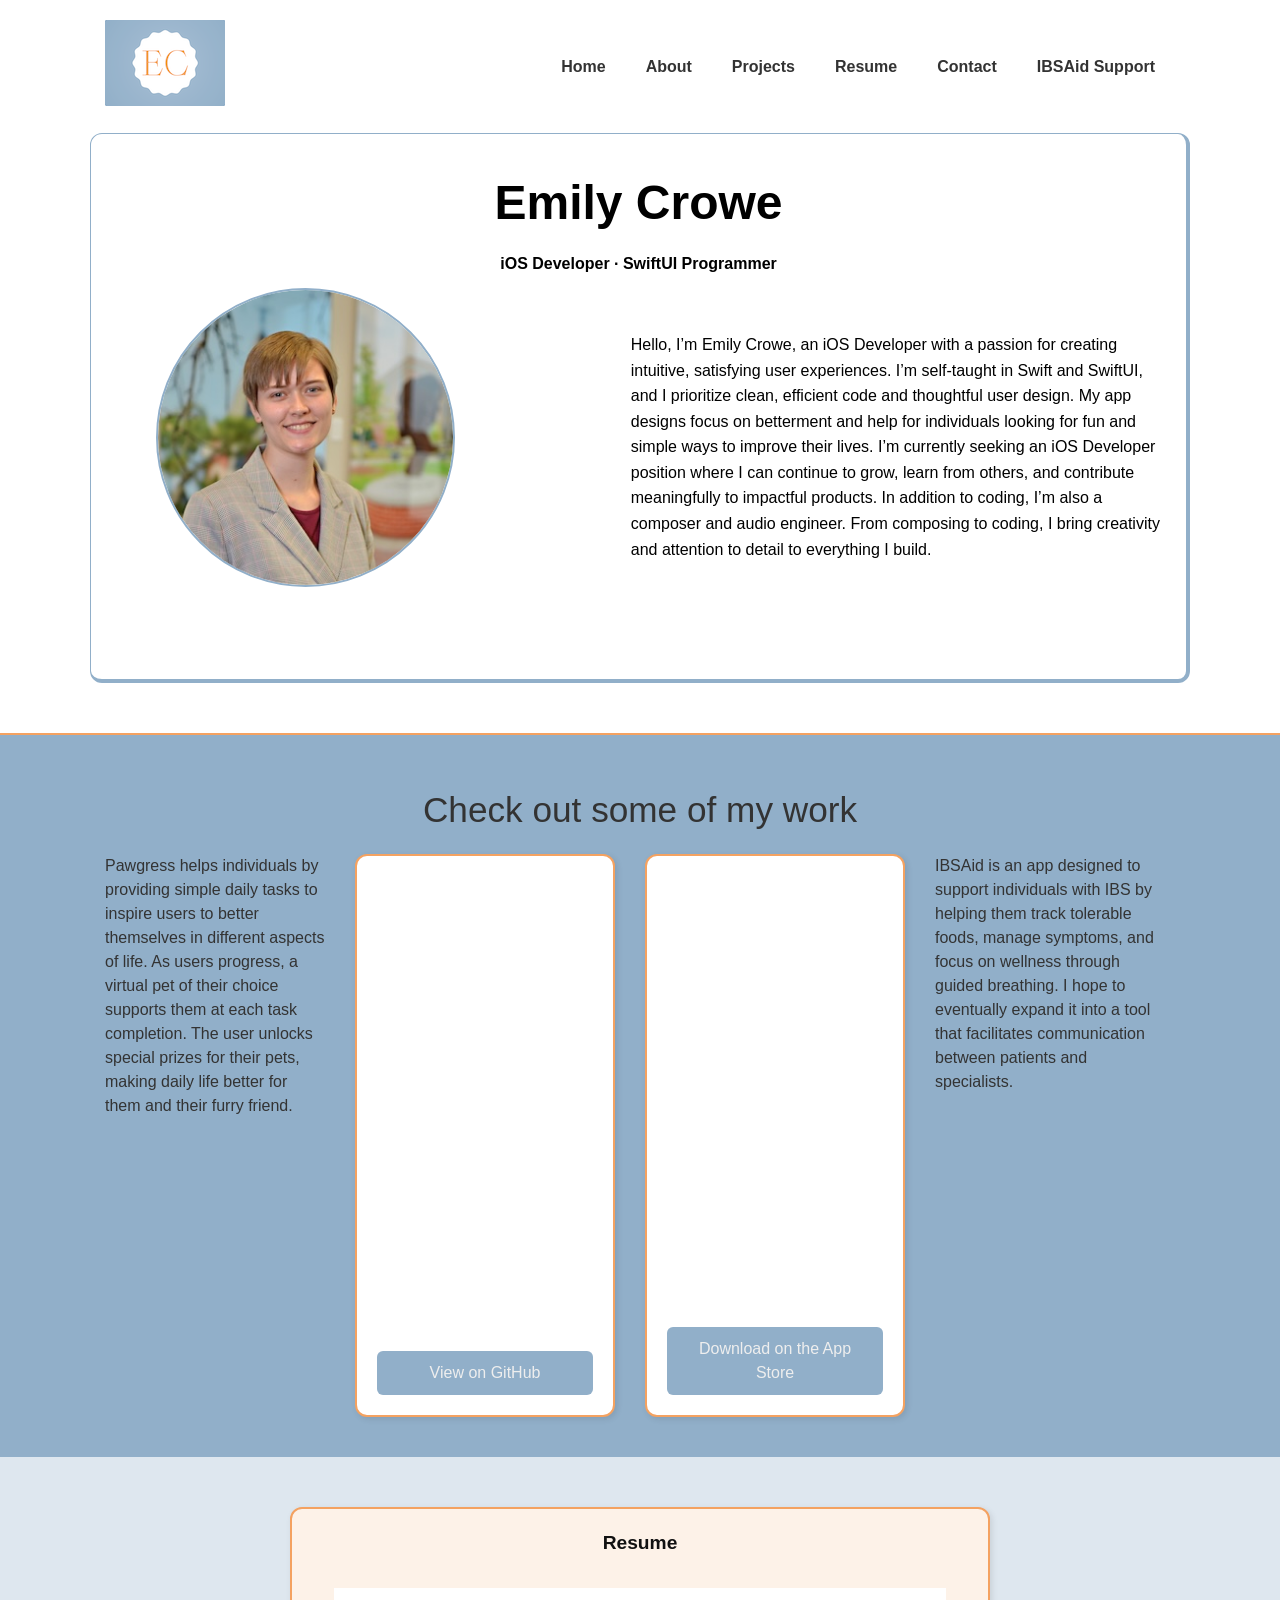
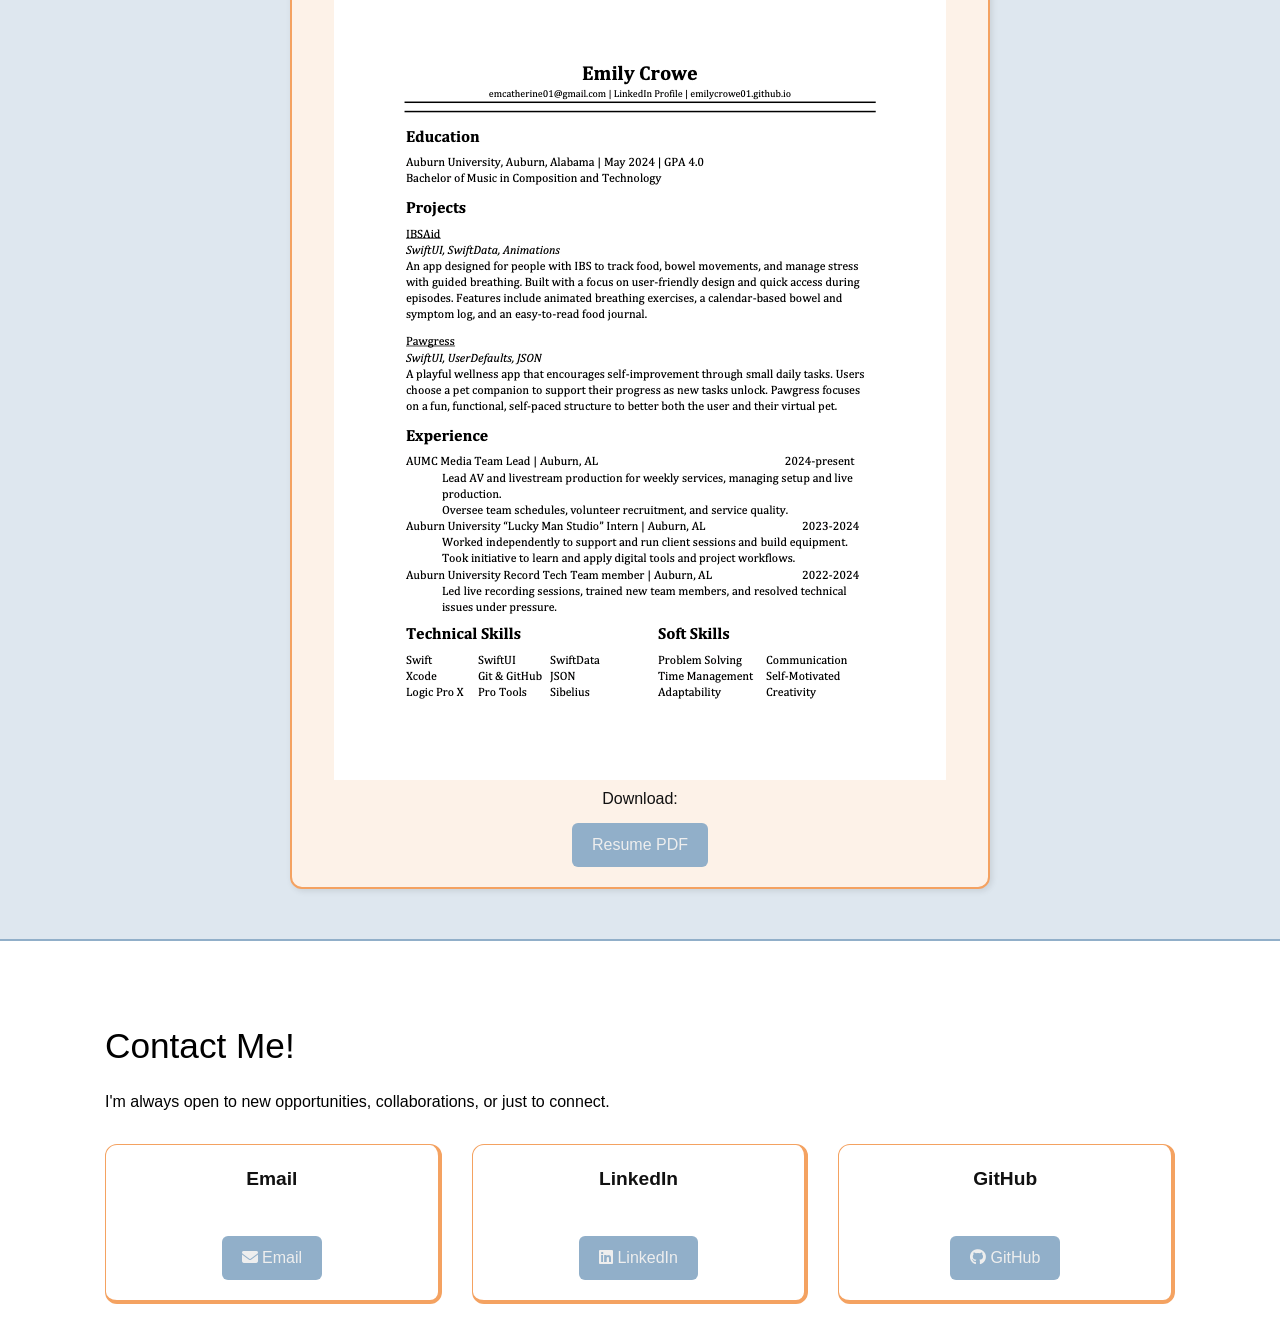
==== index.html @ ae8c5bce "add link to app store for IBSAid" ====
<!DOCTYPE html>
<html lang="en">
<head>
    <meta charset="UTF-8">
    <meta name="viewport" content="width=device-width, initial-scale=1.0">
    <title>Emily Crowe</title>

    <link rel="stylesheet" href="https://cdnjs.cloudflare.com/ajax/libs/font-awesome/6.7.2/css/all.min.css" integrity="sha512-Evv84Mr4kqVGRNSgIGL/F/aIDqQb7xQ2vcrdIwxfjThSH8CSR7PBEakCr51Ck+w+/U6swU2Im1vVX0SVk9ABhg==" crossorigin="anonymous" referrerpolicy="no-referrer" />
    <link rel="stylesheet" href="css/style.css">
    <link rel="shortcut icon" href="images/favicon-new.png" type="image/x-icon"/>
</head>
<body>
    <nav class="navbar">
        <div class="container">
            <div class="logo">
                <a href="index.html">
                    <img src="images/eclogo.png" alt="logo">
                </a>
            </div>
            <div class="main-menu">
                <ul>
                    <li>
                        <a href="index.html">Home</a>
                    </li>
                    <li>
                        <a href="index.html">About</a>
                    </li>
                    <li>
                        <a href="#projects">Projects</a>
                    </li>
                    <li>
                        <a href="#resume">Resume</a>
                    </li>
                    <li>
                        <a href="#contact">Contact</a>
                    </li>
                    <li>
                        <a href="ibsaidsupport.html">IBSAid Support</a>
                    </li>
                </ul>
            </div>
            <!-- Hamburger Button -->
             <button class="hamburger-button">
                <div class="hamburger-line"></div>
                <div class="hamburger-line"></div>
                <div class="hamburger-line"></div>
             </button>
             <div class="mobile-menu">
                <ul>
                    <li>
                        <a href="index.html">About</a>
                    </li>
                    <li>
                        <a href="#projects">Projects</a>
                    </li>
                    <li>
                        <a href="#resume">Resume</a>
                    </li>
                    <li>
                        <a href="#contact">Contact</a>
                    </li>
                </ul>
             </div>
        </div>
    </nav>
    <!-- Hero -->
     <section class="hero">
        <div class="container">
            <div class="hero-header">
                <h1 class="hero-heading text-xxl">
                    Emily Crowe
                </h1>
                <p class="hero-text">
                    iOS Developer · SwiftUI Programmer
                </p>
            </div>

            <div class="hero-body">
                <div class="headshot-container">
                    <img src="images/square-headshot.jpg" alt="Headshot of Emily" class="circular-headshot">
                </div>
                <div class="bio-text">
                    <p>
                        Hello, I’m Emily Crowe, an iOS Developer with a passion for creating intuitive, satisfying user experiences. 
                        I’m self-taught in Swift and SwiftUI, and I prioritize clean, efficient code and thoughtful user design. 
                        My app designs focus on betterment and help for individuals looking for fun and simple ways to improve their lives. 
                        I’m currently seeking an iOS Developer position where I can continue to grow, learn from others, and contribute meaningfully to impactful products. 
                        In addition to coding, I’m also a composer and audio engineer. From composing to coding, I bring creativity and attention to detail to everything I build.
                    </p>
                </div>
            </div>
        </div>
     </section>

     <hr class="section-divider" />

     <!-- App Section -->
      <section id="projects">
        <div class="app bg-primary">
            <div class="container">
                <h2 class="app-heading text-xl text-center">
                    Check out some of my work
                </h2>

                <div class="app-content">
                    <div class="app-grid">
                        <p class="app-text-1">
                        Pawgress helps individuals by providing simple daily tasks to inspire users to better themselves in different aspects of life. As users progress, a virtual pet of their choice supports them at each task completion. The user unlocks special prizes for their pets, making daily life better for them and their furry friend.
                        </p>
                    <div class="app-box app-box-1">
                        <!-- <h2>Pawgress</h2>
                        <p>A 30 Goal tracker for pet lovers</p> -->
                        <!-- <img src="images/pawgress-test1.png" alt="pawgress1"> -->
                         <iframe width="100%" height="100%" src="https://www.youtube.com/embed/UV41e9b2mx8?si=EY1iJHoxva_sgKW-" title="YouTube video player" frameborder="0" allow="accelerometer; autoplay; clipboard-write; encrypted-media; gyroscope; picture-in-picture; web-share" referrerpolicy="strict-origin-when-cross-origin" allowfullscreen></iframe>
                        <a href="https://github.com/EmilyCrowe01/Pawgress" class="app-button" target="_blank">
                            View on GitHub
                        </a>
                    </div>
                    <div class="app-box app-box-2">
                        <!-- <h2>IBS Aid</h2> -->
                        <!-- <img src="images/ibs1.png" alt="ibs1"> -->
                         <iframe width="100%" height="100%" src="https://www.youtube.com/embed/ud1NCPbbn-s?si=cOtNSMhVaGl4nOy-" title="YouTube video player" frameborder="0" allow="accelerometer; autoplay; clipboard-write; encrypted-media; gyroscope; picture-in-picture; web-share" referrerpolicy="strict-origin-when-cross-origin" allowfullscreen></iframe>
                        <a href="https://apps.apple.com/us/app/ibsaid/id6757767192" class="app-button" target="_blank">
                            Download on the App Store
                        </a>
                    </div>
                    <p class="app-text-2">
                        IBSAid is an app designed to support individuals with IBS by helping them track tolerable foods, manage symptoms, and focus on wellness through guided breathing. I hope to eventually expand it into a tool that facilitates communication between patients and specialists.
                    </p>
                    </div>
                    <div>
                        
                    </div>
                </div>
            </div>
        </div>
      </section>
     <!-- <hr class="section-divider" /> -->

     <!-- Info Section -->
      <section id="resume" class="info bg-primelight">
        <div class="container">
                <div class="card">
                    <p>
                        Resume
                    </p>
                    <img src="images/emily-crowe-resume.png" alt="resume" class="resume-size">
                    <p>
                        Download:
                    </p>

                        <a href="files/emily-crowe-resume.pdf" class="app-button" target="_blank">
                            Resume PDF
                        </a>
                </div>
        </div>
      </section>
    <hr class="section-divider-blue" />

    <!-- Contact -->
    <section id="contact" class="contact">
        <div class="container">
            <h3 class="contact-heading text-xl">
                Contact Me!
            </h3>
            <p class="contact-text">
                I'm always open to new opportunities, collaborations, or just to connect.
            </p>
            <div class="contact-grid">
             <div class="contact-card">
                <p>
                    Email
                </p>
                <a href="mailto:emcatherine01@gmail.com?subject=Hello from your website" class="app-button">
                    <i class="fas fa-envelope"></i> Email
                </a>
            </div>

             <div class="contact-card">
                <p>
                    LinkedIn
                </p>
                <a href="https://www.linkedin.com/in/emily-crowe-5727b0256/" class="app-button">
                    <i class="fab fa-linkedin"></i> LinkedIn
                </a>
            </div>

             <div class="contact-card">
                <p>
                    GitHub
                </p>
                <a href="https://github.com/EmilyCrowe01" class="app-button">
                    <i class="fab fa-github"></i> GitHub
                </a>
            </div>
            </div>
        </div>
    </section>

    <script src="js/main.js"></script>
</body>
</html>
---- css/style.css ----
* {
    box-sizing: border-box;
    margin: 0;
    padding: 0;
}

:root {
    --primary-color: #91afc9;
    --primelight-color: rgba(145, 175, 201, 0.3);
    --light-color: #f4f4f6;
    --dark-color: #111;
    --accent-color: #f4a261;
    --acclight-color: #FDF2E8;
}

body {
    font-family: -apple-system, BlinkMacSystemFont, "Segoe UI", Arial, Helvetica, sans-serif;
    font-size: 16px;
    line-height: 1.5;
    background: #fff;
}

a {
    text-decoration: none;
    color: #333;
}

ul {
    list-style: none;
}

img {
    max-width: 100%;
}

html {
    scroll-behavior: smooth;
}

/* Navbar */
.navbar {
    background: #fff;
    padding: 20px;
}

.navbar .container {
    display: flex;
    justify-content: space-between;
    align-items: center;
}

.navbar .main-menu ul {
    display: flex;
}

.navbar ul li a {
    padding: 10px 20px;
    display: block;
    font-weight: 600;
    transition: 0.5s;
}

.navbar ul li a:hover {
    color: var(--primary-color);
}

/* Hero */
.hero {
    margin-bottom: 50px;
}

.hero-header {
    text-align: center;
    margin-bottom: 2rem;
    width: 100%;
    flex-direction: column;
}

.hero-body {
    display: flex;
    align-items: center;
    justify-content: center;
    gap: 1rem;
}

.hero .circular-headshot {
    width: 100%;
    height: auto;
    object-fit: cover;
    border-radius: 50%;
    border: 2px solid var(--primary-color);
    max-width: 320px;
}

.hero .headshot-container {
    display: flex;
    align-self: flex-start;
    margin-top: -20px;
    margin-left: 50px;
    width: 30vw;
    max-width: 320px;
    min-width: 240px;
}

.bio-text {
    padding-left: 15%;
    max-width: 700px;
    font-size: 1rem;
    line-height: 1.6;
}

.hero .container {
    background: #fff;
    background-size: contain;
    background-position: center bottom;
    height: 550px;
    border-top: 1px solid var(--primary-color);
    border-right: 4px solid var(--primary-color);
    border-bottom: 4px solid var(--primary-color);
    border-left: 1px solid var(--primary-color);
    border-radius: 12px;
}

.hero .hero-content {
    width: 70%;
}

.hero .hero-text {
    margin-bottom: 10px;
    font-weight: bold;
}

/* Apps */
.app {
    padding: 10px 0 40px;
}

.app-content {
    display: flex;
    flex-direction: row;
    gap: 20px;
    justify-content: center;
    align-items: stretch;
}

.app .image-container {
    width: 200px;
    height: auto;
    object-fit: cover;
}

.app-skillbox {
    display: flex;
    flex-direction: column;
    justify-content: space-between;
    background-color: #fff;
    border: 2px solid #ccc;
    border-radius: 12px;
    padding: 20px;
    width: 400px;
    height: 200px;
    text-align: center;
    box-shadow: 2px 2px 6px rgba(0,0,0,0.1);
}
.app-box {
    display: flex;
    flex-direction: column;
    justify-content: space-between;
    background-color: #fff;
    border: 2px solid var(--accent-color);
    border-radius: 12px;
    padding: 20px;
    width: 260px;
    height: 563px;
    text-align: center;
    box-shadow: 2px 2px 6px rgba(0,0,0,0.1);
}

.app-button {
    display: inline-block;
    margin-top: 12px;
    padding: 10px 20px;
    background-color: var(--primary-color);
    color: #eee;
    text-decoration: none;
    border-radius: 6px;
    transition: 0.5s;
}

.app-button:hover {
    opacity: 0.8;
}

.app-grid {
    display: grid;
    grid-template-columns: repeat(4, 1fr);
    gap: 30px;
    grid-template-areas: "text1 box1 box2 text2";
}

.app-text-1 { grid-area: text1; }
.app-box-1 { grid-area: box1; }
.app-box-2 { grid-area: box2; }
.app-text-2 { grid-area: text2; }

/* Info */
.info {
    padding: 50px 0;
}

.info .info-heading {
    width: 700px;
    margin-bottom: 40px;
}

.info-grid {
    display: grid;
    grid-template-columns: 800px;
    gap: 30px;
}

.info .card p:first-child {
    margin-bottom: 30px;
    font-weight: bold;
    font-size:larger;
}

.info .card p:nth-child(2) {
    margin-top: 50px;
}

/* Contact */
.contact {
    padding: 40px 0;
}

.contact .contact-heading {
    width: 700px;
    margin-bottom: 20px;
}
.contact .contact-text {
    margin-bottom: 30px;
}

.contact-grid {
    display: grid;
    grid-template-columns: repeat(3, 1fr);
    gap: 30px;
}

.contact .contact-card p:first-child {
    margin-bottom: 30px;
    font-weight: bold;
    font-size: larger;
}

/* Utility Classes */
.container {
    max-width: 1100px;
    margin: 0 auto;
    padding: 0 15px;
}

.container-sm {
    max-width: 800px;
    margin: 0 auto;
    padding: 0 15px;
}

/* Buttons */
.btn {
    display: inline-block;
    padding: 13px 20px;
    background: var(--light-color);
    color: #333;
    font-weight: 600;
    text-decoration: none;
    border: none;
    border-radius: 10px;
    cursor: pointer;
    transition: 0.5s;
}

.btn:hover {
    opacity: 0.8;
}

.btn-primary {
    background: var(--primary-color);
    color: #fff;
}

.btn-dark {
    background: var(--dark-color);
    color: #fff;
}

/* Text Classes */
.text-xxl {
    font-size: 3rem;
    line-height: 1.2;
    font-weight: 600;
    margin: 40px 0 20px;
}

.text-xl {
    font-size: 2.2rem;
    line-height: 1.4;
    font-weight: normal;
    margin: 40px 0 20px;
}

.text-lg {
    font-size: 1.8rem;
    line-height: 1.4;
    font-weight: normal;
    margin: 30px 0 20px;
}

.text-md {
    font-size: 1.2rem;
    line-height: 1.4;
    font-weight: normal;
    margin: 20px 0 10px;
}

.text-sm {
    font-size: 0.9rem;
    line-height: 1.4;
    font-weight: normal;
    margin: 10px 0 5px;
}

.text-center {
    text-align: center;
}

/* Background */
.bg-primary {
    background: var(--primary-color);
    color: #333;
}

.bg-primelight {
    background: var(--primelight-color);
}

.bg-light {
    background: var(--light-color);
    color: #333;
}

.bg-dark {
    background: var(--dark-color);
    color: #fff;
}

.section-divider {
    border: none;
    border-top: 2px solid var(--accent-color);
    margin: 0rem 0;
    width: 100%;
}

.section-divider-blue {
    border: none;
    border-top: 2px solid var(--primary-color);
    margin: 0rem 0;
    width: 100%;
}

/* Card */
.card {
    background: var(--acclight-color);
    border: 2px solid var(--accent-color);
    border-radius: 12px;
    padding: 20px;
    width: 100%;
    max-width: 700px;
    /* margin-left: 182px; */
    margin: 0 auto;
    text-align: center;
    box-shadow: 2px 2px 6px rgba(0,0,0,0.1);
    color: var(--dark-color);
}

.contact-card {
    background: #fff;
    text-align: center;
    color: var(--dark-color);
    background-size: contain;
    background-position: center bottom;
    border-top: 1px solid var(--accent-color);
    border-right: 4px solid var(--accent-color);
    border-bottom: 4px solid var(--accent-color);
    border-left: 1px solid var(--accent-color);
    border-radius: 12px;
    padding: 20px;
}

/* Container Section */
.support-hero {
    display: flex;
    justify-content: center; /* center the card horizontally */
    padding: 3rem 1rem;
    background: #f0f8f8;     /* subtle background for page */
}

/* Card */
.support-card {
    background-color: #82BDBD;       /* teal card */
    color: #fff;
    border-radius: 12px;
    width: 700px;
    max-width: 95%;
    padding: 2.5rem 3rem;
    box-shadow: 0 8px 20px rgba(0,0,0,0.15);
    display: flex;
    flex-direction: column;          /* stack content vertically */
    align-items: center;
    text-align: center;
}

/* Header */
.support-header {
    margin-bottom: 2rem;
}

.support-title {
    font-size: 3rem;
    margin: 0 0 0.5rem 0;
    font-weight: 600;
}

.support-subtitle {
    font-size: 1.2rem;
    font-weight: 400;
    color: #f0f0f0;
}

/* Body Text */
.support-body {
    display: flex;
    flex-direction: column;
    align-items: center;
}

.support-text {
    font-size: 1.1rem;
    margin-bottom: 1rem;
}

.support-email a {
    color: #fff;
    font-weight: 600;
    text-decoration: underline;
    word-break: break-word;
    margin-bottom: 2rem;
    display: inline-block;
}

/* Links Section Title */
.support-links-title {
    font-size: 1.5rem;
    margin-bottom: 1rem;
    font-weight: 600;
    text-align: center;
}

/* PDF Buttons */
.support-links {
    display: flex;
    flex-direction: column;  /* stack vertically */
    gap: 0.8rem;
    align-items: center;
}

.support-pdf-button {
    display: inline-block;
    background-color: #008080;   /* teal button */
    color: #fff;
    font-weight: 600;
    text-decoration: none;
    padding: 0.7rem 1.5rem;
    border-radius: 8px;
    transition: background-color 0.3s, transform 0.2s; /* fixed */
    text-align: center;
    min-width: 200px;
}

.support-pdf-button:hover {
    background-color: #00b0b0;
    /* transform: translateY(-2px); subtle lift on hover */
}


/* Responsive for smaller screens */
@media (max-width: 768px) {
    .support-card {
        padding: 2rem;
    }
    .support-title {
        font-size: 2.2rem;
    }
    .support-subtitle {
        font-size: 1rem;
    }
    .support-text {
        font-size: 1rem;
    }
    .support-links-title {
        font-size: 1.3rem;
    }
}



/* Hamburger Button */
.hamburger-button {
    display: none;
    background: none;
    border: none;
    cursor: pointer;
    padding: 10px;
    z-index: 1000;
}

.hamburger-button .hamburger-line {
    width: 30px;
    height: 3px;
    background: #333;
    margin: 6px 0;
}

/* Mobile Menu */
.mobile-menu {
    position: fixed;
    top: 0;
    right: -300px;
    width: 250px;
    height: 100%;
    z-index: 100;
    background: #fff;
    box-shadow: 0px 0px 10px rgba(0,0,0,0.2);
    transition: right 0.3s ease-in-out;
}

.mobile-menu.active {
    right: 0;
}

.mobile-menu ul {
    margin-top: 100px;
    padding-right: 10px;
}

.mobile-menu ul li {
    margin: 10px 0;
}

.mobile-menu ul li a {
    font-size: 20px;
    transition: 0.3s;
}

/* Media Queries */
@media(max-width: 960px) {
    .text-xxl {
        font-size: 2.5rem;
    }
}

@media(max-width: 670px) {
    .navbar .main-menu {
        display: none;
    }

    .navbar .hamburger-button {
        display: block;
    }

    .hero .container {
        background-size: 350px 400px;
        background-position: bottom;
        height: auto;
    }

    .hero .hero-content, .hero .hero-text {
        width: 100%;
        text-align: center;
    }

    .hero-body {
        flex-direction: column;
        align-items: center;
        text-align: center;
    }

    .hero .headshot-container {
        display: flex;
        justify-content: center;
        align-self: center;
        width: 100%;
        margin: 0 auto 20px auto;
    }

    .hero .circular-headshot {
        width: 240px;
        height: 240px;
        display: block;
        margin: 0 auto;
    }

    .bio-text {
        text-align: left;
        padding: 0 10px 20px 10px;
        margin-bottom: 30px;
    }

    .app-grid {
        grid-template-columns: 1fr;
        grid-template-areas: 
        "text1"
        "box1"
        "text2"
        "box2";
    }

    .app-box {
        width: 90%;
        max-width: 300px;
        margin: 0 auto;
        height: auto;
    }

    .app-box img {
        max-width: 100%;
        height: auto;
    }

    .app-text-1, .app-text-2 {
        text-align: left;
    }

    .contact .contact-heading {
        width: 100%;
        font-size: 1.5rem;
        text-align: center;
    }

    .contanct .contact-text {
        text-align: center;
        padding: 0 10px;
    }

    .contact-grid {
        grid-template-columns: 1fr;
        gap: 20px;
    }

    .contact-card {
        text-align: center;
    }
}

@media(max-width: 500px) {

}
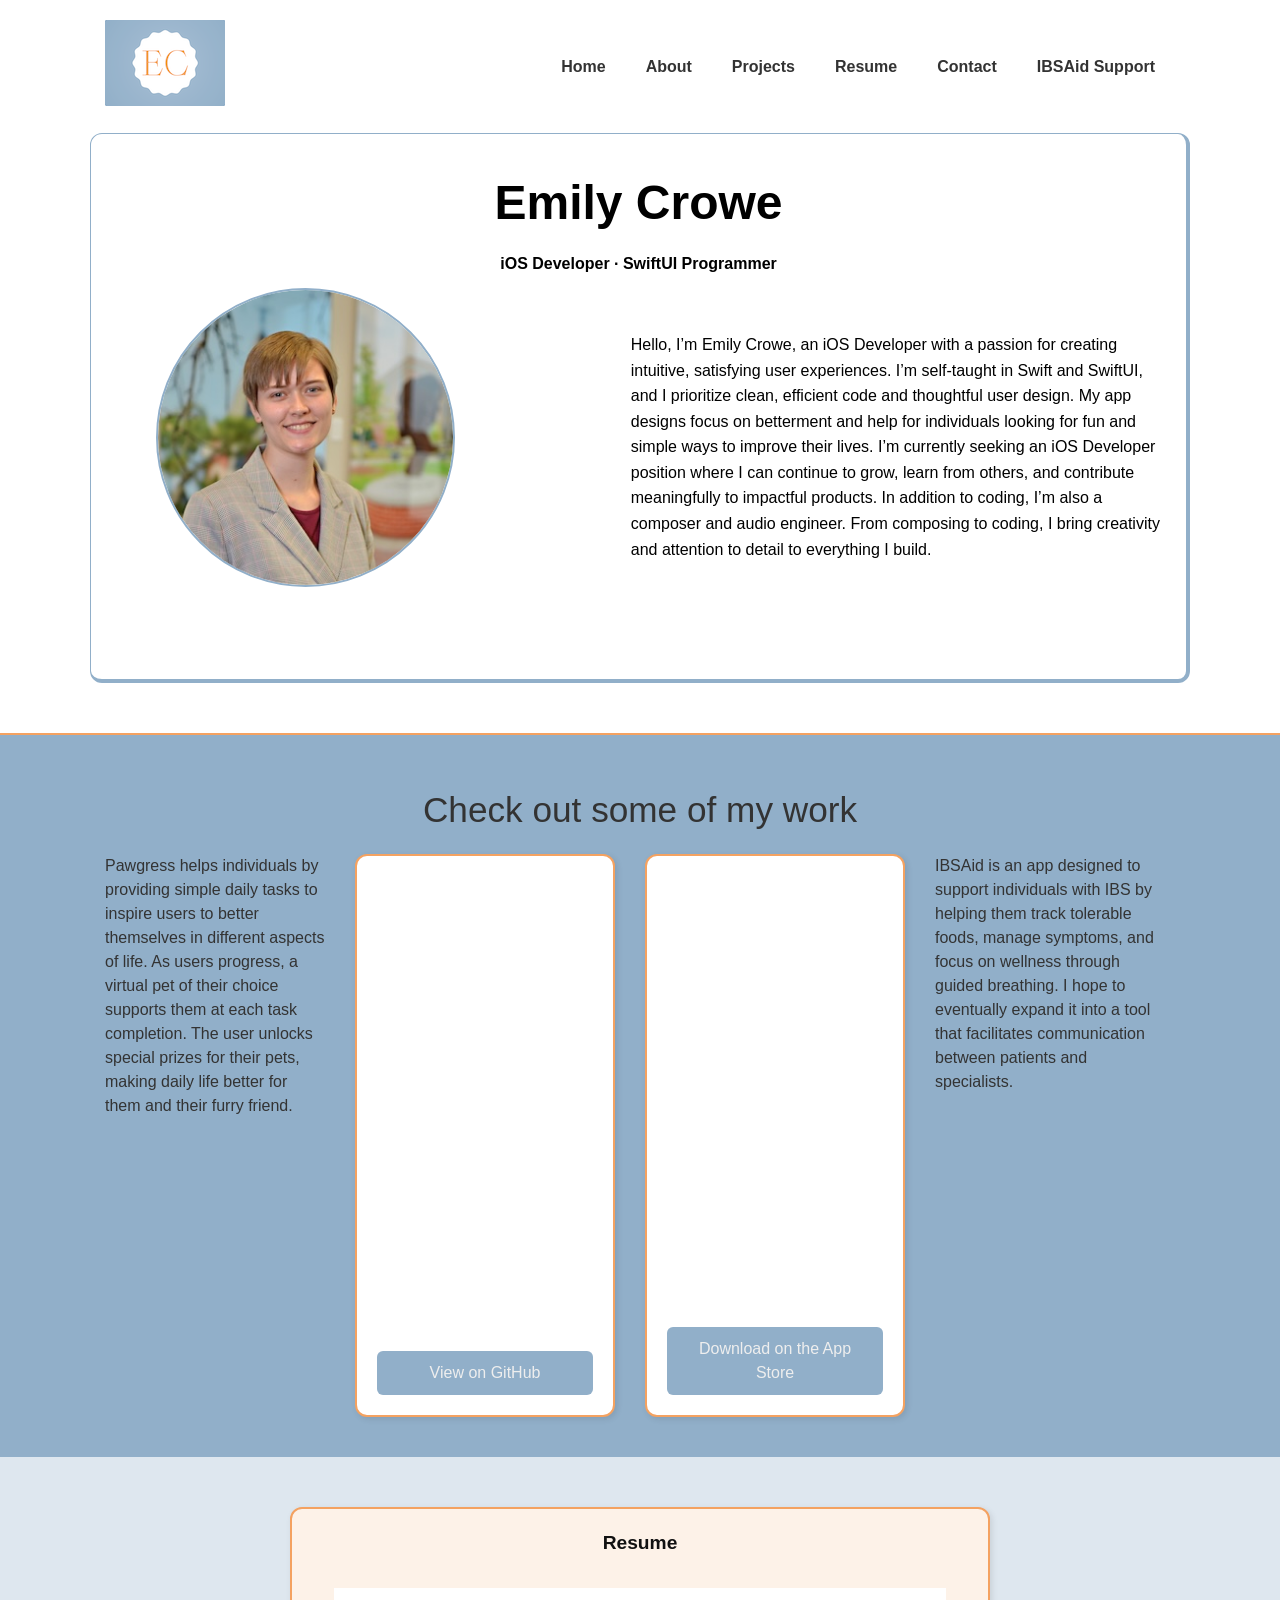
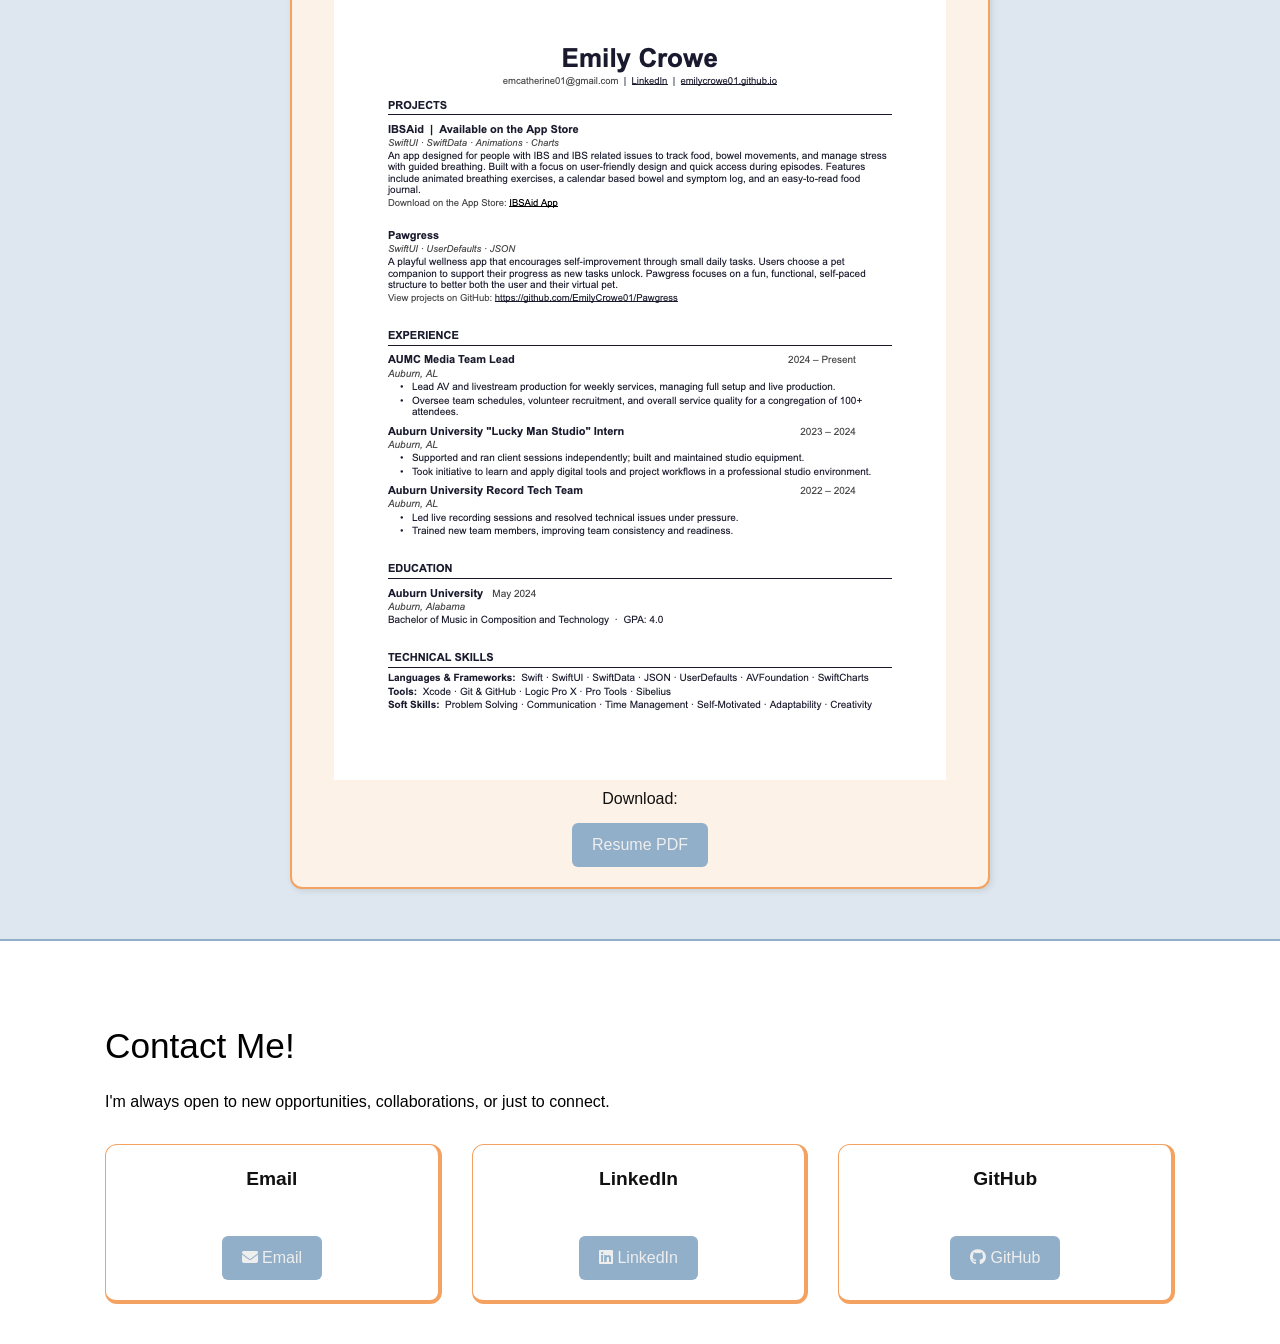
==== commit 10fa23a4: "update resume" ====
--- a/index.html
+++ b/index.html
@@ -144,12 +144,12 @@
                     <p>
                         Resume
                     </p>
-                    <img src="images/emily-crowe-resume.png" alt="resume" class="resume-size">
+                    <img src="images/emily-crowe-resume2.png" alt="resume" class="resume-size">
                     <p>
                         Download:
                     </p>
 
-                        <a href="files/emily-crowe-resume.pdf" class="app-button" target="_blank">
+                        <a href="files/emily-crowe-resume2.pdf" class="app-button" target="_blank">
                             Resume PDF
                         </a>
                 </div>
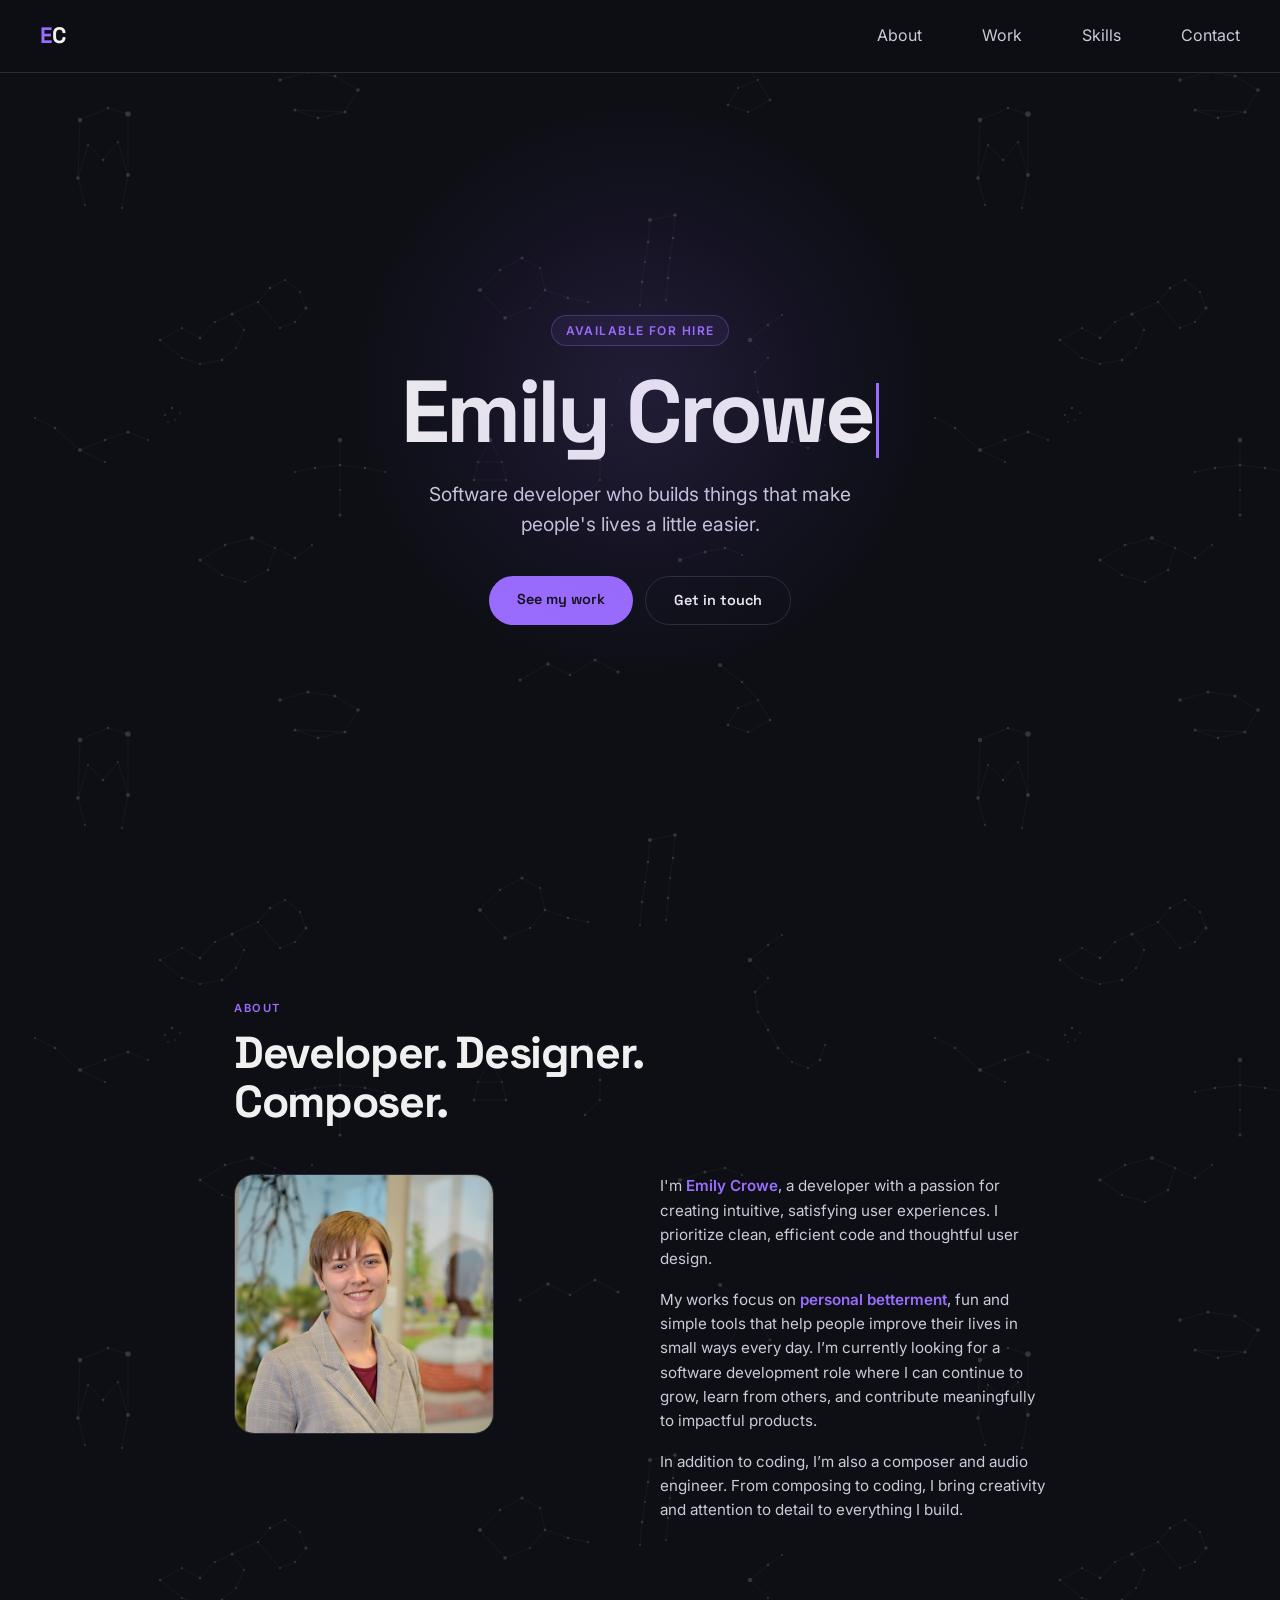
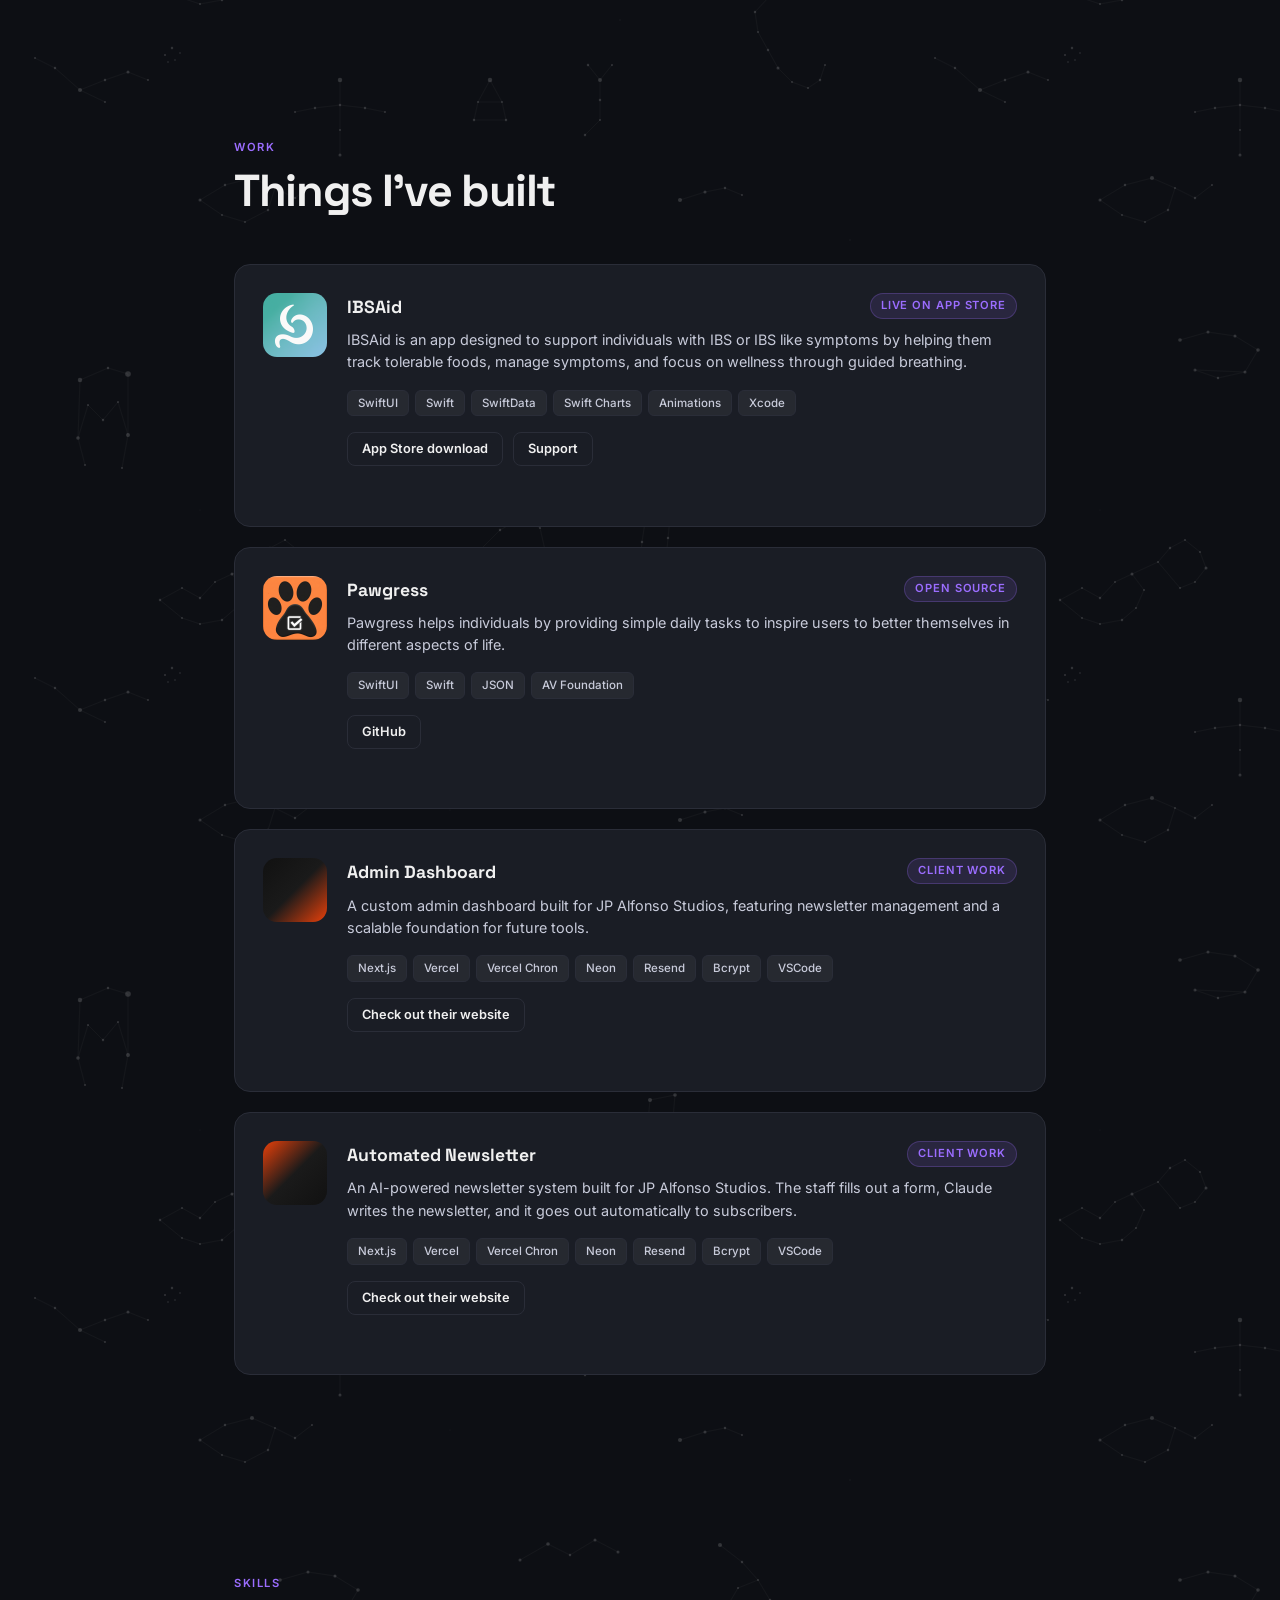
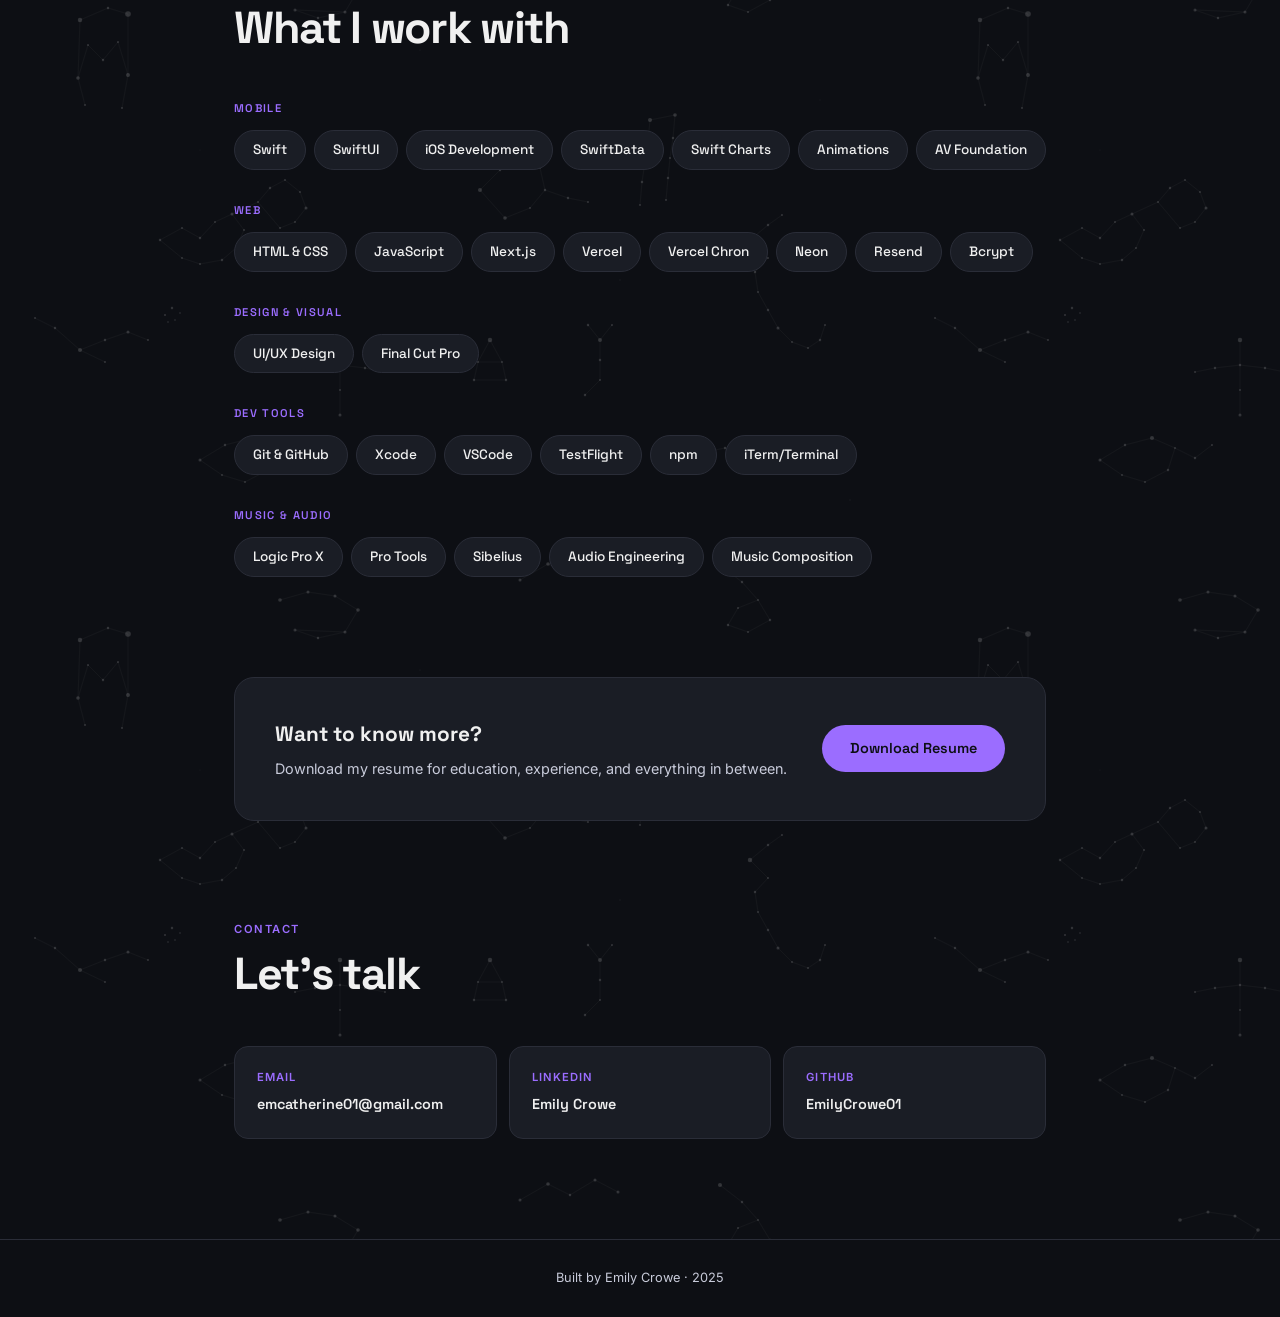
==== commit df980f41: "website rebrand" ====
--- a/index.html
+++ b/index.html
@@ -1,202 +1,122 @@
 <!DOCTYPE html>
 <html lang="en">
+
 <head>
-    <meta charset="UTF-8">
-    <meta name="viewport" content="width=device-width, initial-scale=1.0">
+    <meta charset="UTF-8" />
+    <meta name="viewport" content="width=device-width, initial-scale=1.0" />
     <title>Emily Crowe</title>
+    <link
+        href="https://fonts.googleapis.com/css2?family=Space+Grotesk:wght@400;500;600;700&family=Inter:wght@400;500&display=swap"
+        rel="stylesheet" />
+    <link rel="icon"
+        href="data:image/svg+xml,<svg xmlns='http://www.w3.org/2000/svg' viewBox='0 0 100 100'><text y='.85em' font-size='75' font-family='sans-serif' font-weight='700' fill='%239B6DFF'>E</text><text x='42' y='.85em' font-size='75' font-family='sans-serif' font-weight='700' fill='%23F0F0F0'>C</text></svg>" />
+    <link rel="stylesheet" href="css/style.css" />
+    <style>
+        :root {
+            --page-accent: #9B6DFF;
+        }
+    </style>
+</head>
 
-    <link rel="stylesheet" href="https://cdnjs.cloudflare.com/ajax/libs/font-awesome/6.7.2/css/all.min.css" integrity="sha512-Evv84Mr4kqVGRNSgIGL/F/aIDqQb7xQ2vcrdIwxfjThSH8CSR7PBEakCr51Ck+w+/U6swU2Im1vVX0SVk9ABhg==" crossorigin="anonymous" referrerpolicy="no-referrer" />
-    <link rel="stylesheet" href="css/style.css">
-    <link rel="shortcut icon" href="images/favicon-new.png" type="image/x-icon"/>
-</head>
 <body>
-    <nav class="navbar">
-        <div class="container">
-            <div class="logo">
-                <a href="index.html">
-                    <img src="images/eclogo.png" alt="logo">
-                </a>
-            </div>
-            <div class="main-menu">
-                <ul>
-                    <li>
-                        <a href="index.html">Home</a>
-                    </li>
-                    <li>
-                        <a href="index.html">About</a>
-                    </li>
-                    <li>
-                        <a href="#projects">Projects</a>
-                    </li>
-                    <li>
-                        <a href="#resume">Resume</a>
-                    </li>
-                    <li>
-                        <a href="#contact">Contact</a>
-                    </li>
-                    <li>
-                        <a href="ibsaidsupport.html">IBSAid Support</a>
-                    </li>
-                </ul>
-            </div>
-            <!-- Hamburger Button -->
-             <button class="hamburger-button">
-                <div class="hamburger-line"></div>
-                <div class="hamburger-line"></div>
-                <div class="hamburger-line"></div>
-             </button>
-             <div class="mobile-menu">
-                <ul>
-                    <li>
-                        <a href="index.html">About</a>
-                    </li>
-                    <li>
-                        <a href="#projects">Projects</a>
-                    </li>
-                    <li>
-                        <a href="#resume">Resume</a>
-                    </li>
-                    <li>
-                        <a href="#contact">Contact</a>
-                    </li>
-                </ul>
-             </div>
-        </div>
+    <nav>
+        <a class="nav-logo" href="#"><span>E</span>C</a>
+        <ul class="nav-links">
+            <li><a href="#about">About</a></li>
+            <li><a href="#projects">Work</a></li>
+            <li><a href="#skills">Skills</a></li>
+            <li><a href="#contact">Contact</a></li>
+        </ul>
+        <button class="hamburger" id="hamburger">
+            <span></span>
+            <span></span>
+            <span></span>
+        </button>
     </nav>
-    <!-- Hero -->
-     <section class="hero">
-        <div class="container">
-            <div class="hero-header">
-                <h1 class="hero-heading text-xxl">
-                    Emily Crowe
-                </h1>
-                <p class="hero-text">
-                    iOS Developer · SwiftUI Programmer
-                </p>
-            </div>
 
-            <div class="hero-body">
-                <div class="headshot-container">
-                    <img src="images/square-headshot.jpg" alt="Headshot of Emily" class="circular-headshot">
-                </div>
-                <div class="bio-text">
-                    <p>
-                        Hello, I’m Emily Crowe, an iOS Developer with a passion for creating intuitive, satisfying user experiences. 
-                        I’m self-taught in Swift and SwiftUI, and I prioritize clean, efficient code and thoughtful user design. 
-                        My app designs focus on betterment and help for individuals looking for fun and simple ways to improve their lives. 
-                        I’m currently seeking an iOS Developer position where I can continue to grow, learn from others, and contribute meaningfully to impactful products. 
-                        In addition to coding, I’m also a composer and audio engineer. From composing to coding, I bring creativity and attention to detail to everything I build.
-                    </p>
-                </div>
-            </div>
-        </div>
-     </section>
+    <div class="mobile-menu" id="mobile-menu">
+        <ul>
+            <li><a href="#about" class="mobile-link">About</a></li>
+            <li><a href="#projects" class="mobile-link">Work</a></li>
+            <li><a href="#skills" class="mobile-link">Skills</a></li>
+            <li><a href="#contact" class="mobile-link">Contact</a></li>
+        </ul>
+    </div>
 
-     <hr class="section-divider" />
-
-     <!-- App Section -->
-      <section id="projects">
-        <div class="app bg-primary">
-            <div class="container">
-                <h2 class="app-heading text-xl text-center">
-                    Check out some of my work
-                </h2>
-
-                <div class="app-content">
-                    <div class="app-grid">
-                        <p class="app-text-1">
-                        Pawgress helps individuals by providing simple daily tasks to inspire users to better themselves in different aspects of life. As users progress, a virtual pet of their choice supports them at each task completion. The user unlocks special prizes for their pets, making daily life better for them and their furry friend.
-                        </p>
-                    <div class="app-box app-box-1">
-                        <!-- <h2>Pawgress</h2>
-                        <p>A 30 Goal tracker for pet lovers</p> -->
-                        <!-- <img src="images/pawgress-test1.png" alt="pawgress1"> -->
-                         <iframe width="100%" height="100%" src="https://www.youtube.com/embed/UV41e9b2mx8?si=EY1iJHoxva_sgKW-" title="YouTube video player" frameborder="0" allow="accelerometer; autoplay; clipboard-write; encrypted-media; gyroscope; picture-in-picture; web-share" referrerpolicy="strict-origin-when-cross-origin" allowfullscreen></iframe>
-                        <a href="https://github.com/EmilyCrowe01/Pawgress" class="app-button" target="_blank">
-                            View on GitHub
-                        </a>
-                    </div>
-                    <div class="app-box app-box-2">
-                        <!-- <h2>IBS Aid</h2> -->
-                        <!-- <img src="images/ibs1.png" alt="ibs1"> -->
-                         <iframe width="100%" height="100%" src="https://www.youtube.com/embed/ud1NCPbbn-s?si=cOtNSMhVaGl4nOy-" title="YouTube video player" frameborder="0" allow="accelerometer; autoplay; clipboard-write; encrypted-media; gyroscope; picture-in-picture; web-share" referrerpolicy="strict-origin-when-cross-origin" allowfullscreen></iframe>
-                        <a href="https://apps.apple.com/us/app/ibsaid/id6757767192" class="app-button" target="_blank">
-                            Download on the App Store
-                        </a>
-                    </div>
-                    <p class="app-text-2">
-                        IBSAid is an app designed to support individuals with IBS by helping them track tolerable foods, manage symptoms, and focus on wellness through guided breathing. I hope to eventually expand it into a tool that facilitates communication between patients and specialists.
-                    </p>
-                    </div>
-                    <div>
-                        
-                    </div>
-                </div>
-            </div>
-        </div>
-      </section>
-     <!-- <hr class="section-divider" /> -->
-
-     <!-- Info Section -->
-      <section id="resume" class="info bg-primelight">
-        <div class="container">
-                <div class="card">
-                    <p>
-                        Resume
-                    </p>
-                    <img src="images/emily-crowe-resume2.png" alt="resume" class="resume-size">
-                    <p>
-                        Download:
-                    </p>
-
-                        <a href="files/emily-crowe-resume2.pdf" class="app-button" target="_blank">
-                            Resume PDF
-                        </a>
-                </div>
-        </div>
-      </section>
-    <hr class="section-divider-blue" />
-
-    <!-- Contact -->
-    <section id="contact" class="contact">
-        <div class="container">
-            <h3 class="contact-heading text-xl">
-                Contact Me!
-            </h3>
-            <p class="contact-text">
-                I'm always open to new opportunities, collaborations, or just to connect.
+    <section class="hero" id="home">
+        <div class="hero-inner">
+            <div class="hero-eyebrow">Available for hire</div>
+            <h1 id="hero-name"></h1>
+            <p class="hero-sub">Software developer who builds things that make people's lives a little easier.
             </p>
-            <div class="contact-grid">
-             <div class="contact-card">
-                <p>
-                    Email
-                </p>
-                <a href="mailto:emcatherine01@gmail.com?subject=Hello from your website" class="app-button">
-                    <i class="fas fa-envelope"></i> Email
-                </a>
-            </div>
-
-             <div class="contact-card">
-                <p>
-                    LinkedIn
-                </p>
-                <a href="https://www.linkedin.com/in/emily-crowe-5727b0256/" class="app-button">
-                    <i class="fab fa-linkedin"></i> LinkedIn
-                </a>
-            </div>
-
-             <div class="contact-card">
-                <p>
-                    GitHub
-                </p>
-                <a href="https://github.com/EmilyCrowe01" class="app-button">
-                    <i class="fab fa-github"></i> GitHub
-                </a>
-            </div>
+            <div class="hero-cta-row">
+                <a class="btn-primary" href="#projects">See my work</a>
+                <a class="btn-ghost" href="#contact">Get in touch</a>
             </div>
         </div>
     </section>
 
+    <section class="about" id="about">
+        <div class="section-label reveal">About</div>
+        <h2 class="section-title reveal">Developer. Designer.<br>Composer.</h2>
+        <div class="about-grid">
+            <img class="about-photo reveal" src="images/square-headshot.jpg" alt="Emily Crowe" />
+            <div class="about-text reveal">
+                <p>I'm <strong>Emily Crowe</strong>, a developer with a passion for creating intuitive, satisfying user experiences. I prioritize clean, efficient code and thoughtful user design.</p>
+                <p>My works focus on <strong>personal betterment</strong>, fun and simple tools that help people improve
+                    their lives in small ways every day. I’m currently looking for a software development role where I can continue to grow, learn from others, and contribute meaningfully to impactful products. </p>
+                <p>In addition to coding, I’m also a composer and audio engineer. From composing to coding, I bring creativity and attention to detail to everything I build.</p>
+            </div>
+        </div>
+    </section>
+
+    <section class="projects" id="projects">
+        <div class="section-label reveal">Work</div>
+        <h2 class="section-title reveal">Things I've built</h2>
+        <div class="projects-list" id="projects-list"></div>
+    </section>
+
+    <section class="skills" id="skills">
+        <div class="section-label reveal">Skills</div>
+        <h2 class="section-title reveal">What I work with</h2>
+        <div class="skills-grid" id="skills-grid"></div>
+    </section>
+
+    <section class="resume" id="resume">
+        <div class="resume-card">
+            <div class="resume-text">
+                <h3>Want to know more?</h3>
+                <p>Download my resume for education, experience, and everything in between.</p>
+            </div>
+            <a class="btn-primary" href="files/Emily Crowe Dev Resume.pdf" target="_blank">Download Resume</a>
+        </div>
+    </section>
+
+    <section class="contact" id="contact">
+        <div class="section-label reveal">Contact</div>
+        <h2 class="section-title reveal">Let's talk</h2>
+        <div class="contact-grid reveal">
+            <a class="contact-card" href="mailto: emcatherine01@gmail.com">
+                <span class="contact-label">Email</span>
+                <span class="contact-value">emcatherine01@gmail.com</span>
+            </a>
+            <a class="contact-card" href="https://www.linkedin.com/in/emily-crowe-5727b0256/" target="_blank">
+                <span class="contact-label">LinkedIn</span>
+                <span class="contact-value">Emily Crowe</span>
+            </a>
+            <a class="contact-card" href="https://github.com/EmilyCrowe01" target="_blank">
+                <span class="contact-label">GitHub</span>
+                <span class="contact-value">EmilyCrowe01</span>
+            </a>
+        </div>
+    </section>
+
+    <footer>
+        <p>Built by Emily Crowe · 2025</p>
+    </footer>
+
+    <script src="js/projects.js"></script>
     <script src="js/main.js"></script>
 </body>
+
 </html>
--- a/css/style.css
+++ b/css/style.css
@@ -4,545 +4,575 @@
     padding: 0;
 }
 
-:root {
-    --primary-color: #91afc9;
-    --primelight-color: rgba(145, 175, 201, 0.3);
-    --light-color: #f4f4f6;
-    --dark-color: #111;
-    --accent-color: #f4a261;
-    --acclight-color: #FDF2E8;
-}
-
-body {
-    font-family: -apple-system, BlinkMacSystemFont, "Segoe UI", Arial, Helvetica, sans-serif;
-    font-size: 16px;
-    line-height: 1.5;
-    background: #fff;
-}
-
-a {
-    text-decoration: none;
-    color: #333;
-}
-
-ul {
-    list-style: none;
-}
-
-img {
-    max-width: 100%;
-}
-
 html {
     scroll-behavior: smooth;
 }
 
-/* Navbar */
-.navbar {
-    background: #fff;
-    padding: 20px;
-}
-
-.navbar .container {
+body {
+    background: #0D0F14;
+    color: #F0F0F0;
+    font-family: 'Inter', sans-serif;
+    font-size: 16px;
+    line-height: 1.6;
+    -webkit-font-smoothing: antialiased;
+    -moz-osx-font-smoothing: grayscale;
+    background-image: url("data:image/svg+xml,%3Csvg xmlns='http://www.w3.org/2000/svg' width='900' height='620' viewBox='0 0 900 620'%3E%3Cg fill='%23ffffff' opacity='0.15'%3E%3Ccircle cx='80' cy='120' r='2.2'/%3E%3Ccircle cx='108' cy='108' r='1.2'/%3E%3Ccircle cx='128' cy='114' r='2.8'/%3E%3Ccircle cx='88' cy='145' r='1'/%3E%3Ccircle cx='118' cy='142' r='1'/%3E%3Ccircle cx='103' cy='160' r='1.2'/%3E%3Ccircle cx='78' cy='178' r='1.8'/%3E%3Ccircle cx='128' cy='175' r='2'/%3E%3Ccircle cx='85' cy='205' r='1'/%3E%3Ccircle cx='122' cy='208' r='1'/%3E%3Ccircle cx='280' cy='80' r='1.8'/%3E%3Ccircle cx='308' cy='72' r='1.5'/%3E%3Ccircle cx='335' cy='76' r='1.5'/%3E%3Ccircle cx='358' cy='90' r='1.8'/%3E%3Ccircle cx='345' cy='112' r='1.5'/%3E%3Ccircle cx='318' cy='118' r='1.2'/%3E%3Ccircle cx='295' cy='110' r='1.5'/%3E%3Ccircle cx='520' cy='60' r='1.5'/%3E%3Ccircle cx='548' cy='44' r='1.8'/%3E%3Ccircle cx='570' cy='55' r='1.2'/%3E%3Ccircle cx='595' cy='40' r='1.5'/%3E%3Ccircle cx='618' cy='52' r='1.5'/%3E%3Ccircle cx='720' cy='45' r='2'/%3E%3Ccircle cx='742' cy='62' r='1.2'/%3E%3Ccircle cx='758' cy='80' r='1'/%3E%3Ccircle cx='770' cy='100' r='1.2'/%3E%3Ccircle cx='748' cy='112' r='1'/%3E%3Ccircle cx='728' cy='105' r='1.2'/%3E%3Ccircle cx='738' cy='88' r='1'/%3E%3Ccircle cx='160' cy='340' r='1.2'/%3E%3Ccircle cx='182' cy='328' r='1'/%3E%3Ccircle cx='200' cy='338' r='1.2'/%3E%3Ccircle cx='215' cy='322' r='1'/%3E%3Ccircle cx='232' cy='314' r='1.5'/%3E%3Ccircle cx='244' cy='330' r='1'/%3E%3Ccircle cx='236' cy='348' r='1'/%3E%3Ccircle cx='222' cy='360' r='1.2'/%3E%3Ccircle cx='200' cy='364' r='1'/%3E%3Ccircle cx='182' cy='358' r='1'/%3E%3Ccircle cx='258' cy='302' r='1'/%3E%3Ccircle cx='270' cy='288' r='1.2'/%3E%3Ccircle cx='285' cy='280' r='1'/%3E%3Ccircle cx='300' cy='292' r='1'/%3E%3Ccircle cx='306' cy='308' r='1.5'/%3E%3Ccircle cx='295' cy='322' r='1'/%3E%3Ccircle cx='280' cy='328' r='1'/%3E%3Ccircle cx='480' cy='290' r='2'/%3E%3Ccircle cx='500' cy='270' r='1.2'/%3E%3Ccircle cx='522' cy='258' r='1.5'/%3E%3Ccircle cx='540' cy='268' r='1'/%3E%3Ccircle cx='545' cy='290' r='1.2'/%3E%3Ccircle cx='530' cy='308' r='1'/%3E%3Ccircle cx='505' cy='318' r='1.8'/%3E%3Ccircle cx='568' cy='298' r='1.2'/%3E%3Ccircle cx='588' cy='302' r='1'/%3E%3Ccircle cx='650' cy='220' r='2'/%3E%3Ccircle cx='675' cy='215' r='1.8'/%3E%3Ccircle cx='648' cy='242' r='1.2'/%3E%3Ccircle cx='673' cy='238' r='1.2'/%3E%3Ccircle cx='645' cy='262' r='1'/%3E%3Ccircle cx='670' cy='258' r='1'/%3E%3Ccircle cx='642' cy='282' r='1.2'/%3E%3Ccircle cx='668' cy='278' r='1.2'/%3E%3Ccircle cx='640' cy='305' r='1'/%3E%3Ccircle cx='666' cy='300' r='1'/%3E%3Ccircle cx='750' cy='340' r='2.2'/%3E%3Ccircle cx='768' cy='325' r='1.2'/%3E%3Ccircle cx='782' cy='315' r='1'/%3E%3Ccircle cx='768' cy='358' r='1'/%3E%3Ccircle cx='755' cy='372' r='1.2'/%3E%3Ccircle cx='758' cy='392' r='1'/%3E%3Ccircle cx='768' cy='410' r='1.2'/%3E%3Ccircle cx='778' cy='428' r='1.5'/%3E%3Ccircle cx='792' cy='442' r='1'/%3E%3Ccircle cx='808' cy='448' r='1'/%3E%3Ccircle cx='820' cy='440' r='1.2'/%3E%3Ccircle cx='825' cy='425' r='1'/%3E%3Ccircle cx='80' cy='450' r='2'/%3E%3Ccircle cx='105' cy='440' r='1.2'/%3E%3Ccircle cx='128' cy='432' r='1.5'/%3E%3Ccircle cx='148' cy='440' r='1'/%3E%3Ccircle cx='105' cy='462' r='1'/%3E%3Ccircle cx='55' cy='428' r='1.2'/%3E%3Ccircle cx='35' cy='418' r='1'/%3E%3Ccircle cx='165' cy='415' r='1'/%3E%3Ccircle cx='172' cy='408' r='1.2'/%3E%3Ccircle cx='180' cy='413' r='0.8'/%3E%3Ccircle cx='175' cy='420' r='0.8'/%3E%3Ccircle cx='168' cy='422' r='0.8'/%3E%3Ccircle cx='340' cy='440' r='2.2'/%3E%3Ccircle cx='340' cy='465' r='1.2'/%3E%3Ccircle cx='340' cy='490' r='1'/%3E%3Ccircle cx='340' cy='515' r='1.5'/%3E%3Ccircle cx='315' cy='468' r='1.2'/%3E%3Ccircle cx='295' cy='472' r='1'/%3E%3Ccircle cx='365' cy='468' r='1.2'/%3E%3Ccircle cx='385' cy='472' r='1'/%3E%3Ccircle cx='490' cy='440' r='2.2'/%3E%3Ccircle cx='478' cy='462' r='1'/%3E%3Ccircle cx='502' cy='462' r='1'/%3E%3Ccircle cx='474' cy='480' r='1.2'/%3E%3Ccircle cx='506' cy='480' r='1.2'/%3E%3Ccircle cx='600' cy='440' r='2'/%3E%3Ccircle cx='588' cy='425' r='1.2'/%3E%3Ccircle cx='612' cy='425' r='1'/%3E%3Ccircle cx='600' cy='460' r='1.2'/%3E%3Ccircle cx='600' cy='480' r='1'/%3E%3Ccircle cx='585' cy='495' r='1.2'/%3E%3Ccircle cx='200' cy='560' r='1.5'/%3E%3Ccircle cx='225' cy='545' r='1.2'/%3E%3Ccircle cx='252' cy='538' r='2'/%3E%3Ccircle cx='275' cy='548' r='1'/%3E%3Ccircle cx='268' cy='570' r='1.2'/%3E%3Ccircle cx='245' cy='582' r='1'/%3E%3Ccircle cx='222' cy='575' r='1'/%3E%3Ccircle cx='295' cy='558' r='1.2'/%3E%3Ccircle cx='312' cy='545' r='1'/%3E%3Ccircle cx='680' cy='560' r='2'/%3E%3Ccircle cx='705' cy='552' r='1.5'/%3E%3Ccircle cx='725' cy='548' r='1.2'/%3E%3Ccircle cx='742' cy='555' r='1'/%3E%3C/g%3E%3Cg stroke='%23ffffff' stroke-width='0.4' opacity='0.08' fill='none'%3E%3Cline x1='80' y1='120' x2='108' y2='108'/%3E%3Cline x1='108' y1='108' x2='128' y2='114'/%3E%3Cline x1='80' y1='120' x2='78' y2='178'/%3E%3Cline x1='128' y1='114' x2='128' y2='175'/%3E%3Cline x1='78' y1='178' x2='88' y2='145'/%3E%3Cline x1='88' y1='145' x2='103' y2='160'/%3E%3Cline x1='103' y1='160' x2='118' y2='142'/%3E%3Cline x1='118' y1='142' x2='128' y2='175'/%3E%3Cline x1='78' y1='178' x2='85' y2='205'/%3E%3Cline x1='128' y1='175' x2='122' y2='208'/%3E%3Cline x1='280' y1='80' x2='308' y2='72'/%3E%3Cline x1='308' y1='72' x2='335' y2='76'/%3E%3Cline x1='335' y1='76' x2='358' y2='90'/%3E%3Cline x1='358' y1='90' x2='345' y2='112'/%3E%3Cline x1='345' y1='112' x2='318' y2='118'/%3E%3Cline x1='318' y1='118' x2='295' y2='110'/%3E%3Cline x1='295' y1='110' x2='345' y2='112'/%3E%3Cline x1='520' y1='60' x2='548' y2='44'/%3E%3Cline x1='548' y1='44' x2='570' y2='55'/%3E%3Cline x1='570' y1='55' x2='595' y2='40'/%3E%3Cline x1='595' y1='40' x2='618' y2='52'/%3E%3Cline x1='720' y1='45' x2='742' y2='62'/%3E%3Cline x1='742' y1='62' x2='758' y2='80'/%3E%3Cline x1='758' y1='80' x2='770' y2='100'/%3E%3Cline x1='770' y1='100' x2='748' y2='112'/%3E%3Cline x1='748' y1='112' x2='728' y2='105'/%3E%3Cline x1='728' y1='105' x2='738' y2='88'/%3E%3Cline x1='738' y1='88' x2='758' y2='80'/%3E%3Cline x1='160' y1='340' x2='182' y2='328'/%3E%3Cline x1='182' y1='328' x2='200' y2='338'/%3E%3Cline x1='200' y1='338' x2='215' y2='322'/%3E%3Cline x1='215' y1='322' x2='232' y2='314'/%3E%3Cline x1='232' y1='314' x2='244' y2='330'/%3E%3Cline x1='244' y1='330' x2='236' y2='348'/%3E%3Cline x1='236' y1='348' x2='222' y2='360'/%3E%3Cline x1='222' y1='360' x2='200' y2='364'/%3E%3Cline x1='200' y1='364' x2='182' y2='358'/%3E%3Cline x1='182' y1='358' x2='160' y2='340'/%3E%3Cline x1='232' y1='314' x2='258' y2='302'/%3E%3Cline x1='258' y1='302' x2='270' y2='288'/%3E%3Cline x1='270' y1='288' x2='285' y2='280'/%3E%3Cline x1='285' y1='280' x2='300' y2='292'/%3E%3Cline x1='300' y1='292' x2='306' y2='308'/%3E%3Cline x1='306' y1='308' x2='295' y2='322'/%3E%3Cline x1='295' y1='322' x2='280' y2='328'/%3E%3Cline x1='280' y1='328' x2='258' y2='302'/%3E%3Cline x1='480' y1='290' x2='500' y2='270'/%3E%3Cline x1='500' y1='270' x2='522' y2='258'/%3E%3Cline x1='522' y1='258' x2='540' y2='268'/%3E%3Cline x1='540' y1='268' x2='545' y2='290'/%3E%3Cline x1='545' y1='290' x2='530' y2='308'/%3E%3Cline x1='530' y1='308' x2='505' y2='318'/%3E%3Cline x1='505' y1='318' x2='480' y2='290'/%3E%3Cline x1='545' y1='290' x2='568' y2='298'/%3E%3Cline x1='568' y1='298' x2='588' y2='302'/%3E%3Cline x1='650' y1='220' x2='648' y2='242'/%3E%3Cline x1='648' y1='242' x2='645' y2='262'/%3E%3Cline x1='645' y1='262' x2='642' y2='282'/%3E%3Cline x1='642' y1='282' x2='640' y2='305'/%3E%3Cline x1='675' y1='215' x2='673' y2='238'/%3E%3Cline x1='673' y1='238' x2='670' y2='258'/%3E%3Cline x1='670' y1='258' x2='668' y2='278'/%3E%3Cline x1='668' y1='278' x2='666' y2='300'/%3E%3Cline x1='650' y1='220' x2='675' y2='215'/%3E%3Cline x1='782' y1='315' x2='768' y2='325'/%3E%3Cline x1='768' y1='325' x2='750' y2='340'/%3E%3Cline x1='750' y1='340' x2='768' y2='358'/%3E%3Cline x1='768' y1='358' x2='755' y2='372'/%3E%3Cline x1='755' y1='372' x2='758' y2='392'/%3E%3Cline x1='758' y1='392' x2='768' y2='410'/%3E%3Cline x1='768' y1='410' x2='778' y2='428'/%3E%3Cline x1='778' y1='428' x2='792' y2='442'/%3E%3Cline x1='792' y1='442' x2='808' y2='448'/%3E%3Cline x1='808' y1='448' x2='820' y2='440'/%3E%3Cline x1='820' y1='440' x2='825' y2='425'/%3E%3Cline x1='35' y1='418' x2='55' y2='428'/%3E%3Cline x1='55' y1='428' x2='80' y2='450'/%3E%3Cline x1='80' y1='450' x2='105' y2='440'/%3E%3Cline x1='105' y1='440' x2='128' y2='432'/%3E%3Cline x1='128' y1='432' x2='148' y2='440'/%3E%3Cline x1='80' y1='450' x2='105' y2='462'/%3E%3Cline x1='340' y1='440' x2='340' y2='465'/%3E%3Cline x1='340' y1='465' x2='340' y2='490'/%3E%3Cline x1='340' y1='490' x2='340' y2='515'/%3E%3Cline x1='315' y1='468' x2='340' y2='465'/%3E%3Cline x1='295' y1='472' x2='315' y2='468'/%3E%3Cline x1='340' y1='465' x2='365' y2='468'/%3E%3Cline x1='365' y1='468' x2='385' y2='472'/%3E%3Cline x1='490' y1='440' x2='478' y2='462'/%3E%3Cline x1='490' y1='440' x2='502' y2='462'/%3E%3Cline x1='478' y1='462' x2='474' y2='480'/%3E%3Cline x1='502' y1='462' x2='506' y2='480'/%3E%3Cline x1='474' y1='480' x2='506' y2='480'/%3E%3Cline x1='478' y1='462' x2='502' y2='462'/%3E%3Cline x1='588' y1='425' x2='600' y2='440'/%3E%3Cline x1='612' y1='425' x2='600' y2='440'/%3E%3Cline x1='600' y1='440' x2='600' y2='460'/%3E%3Cline x1='600' y1='460' x2='600' y2='480'/%3E%3Cline x1='600' y1='480' x2='585' y2='495'/%3E%3Cline x1='200' y1='560' x2='225' y2='545'/%3E%3Cline x1='225' y1='545' x2='252' y2='538'/%3E%3Cline x1='252' y1='538' x2='275' y2='548'/%3E%3Cline x1='275' y1='548' x2='268' y2='570'/%3E%3Cline x1='268' y1='570' x2='245' y2='582'/%3E%3Cline x1='245' y1='582' x2='222' y2='575'/%3E%3Cline x1='222' y1='575' x2='200' y2='560'/%3E%3Cline x1='275' y1='548' x2='295' y2='558'/%3E%3Cline x1='295' y1='558' x2='312' y2='545'/%3E%3Cline x1='680' y1='560' x2='705' y2='552'/%3E%3Cline x1='705' y1='552' x2='725' y2='548'/%3E%3Cline x1='725' y1='548' x2='742' y2='555'/%3E%3C/g%3E%3Cg fill='%23ffffff'%3E%3Ccircle cx='420' cy='150' r='0.6' opacity='0.05'/%3E%3Ccircle cx='200' cy='250' r='0.5' opacity='0.04'/%3E%3Ccircle cx='620' cy='380' r='0.7' opacity='0.05'/%3E%3Ccircle cx='450' cy='550' r='0.6' opacity='0.04'/%3E%3Ccircle cx='820' cy='200' r='0.5' opacity='0.05'/%3E%3Ccircle cx='150' cy='650' r='0.7' opacity='0.04'/%3E%3Ccircle cx='550' cy='700' r='0.6' opacity='0.05'/%3E%3Ccircle cx='700' cy='650' r='0.5' opacity='0.04'/%3E%3Ccircle cx='850' cy='600' r='0.7' opacity='0.05'/%3E%3Ccircle cx='380' cy='720' r='0.6' opacity='0.04'/%3E%3C/g%3E%3C/svg%3E");
+    background-repeat: repeat;
+}
+
+nav {
+    position: fixed;
+    top: 0;
+    left: 0;
+    right: 0;
+    z-index: 100;
     display: flex;
     justify-content: space-between;
     align-items: center;
-}
-
-.navbar .main-menu ul {
-    display: flex;
-}
-
-.navbar ul li a {
-    padding: 10px 20px;
-    display: block;
-    font-weight: 600;
-    transition: 0.5s;
-}
-
-.navbar ul li a:hover {
-    color: var(--primary-color);
-}
-
-/* Hero */
+    padding: 18px 40px;
+    background: rgba(13, 15, 20, 0.85);
+    backdrop-filter: blur(12px);
+    border-bottom: 1px solid #2A2D38;
+}
+
+.nav-links {
+    display: flex;
+    gap: 60px;
+    list-style: none;
+    font-size: 1rem;
+}
+
+.nav-links a {
+    color: #C8CBDA;
+    text-decoration: none;
+    font-size: 1rem;
+    transition: color 0.2s;
+}
+
+.nav-links a:hover {
+    color: #9B6DFF;
+    text-shadow: 0 8px 24px rgba(155, 109, 255, 0.35);
+}
+
+.nav-logo {
+    color: #F0F0F0;
+    text-decoration: none;
+    font-size: 1.4rem;
+    font-weight: 700;
+    font-family: 'Space Grotesk', sans-serif;
+}
+
+.nav-logo span {
+    color: #9B6DFF;
+}
+
 .hero {
-    margin-bottom: 50px;
-}
-
-.hero-header {
-    text-align: center;
-    margin-bottom: 2rem;
-    width: 100%;
-    flex-direction: column;
-}
-
-.hero-body {
+    min-height: 100vh;
     display: flex;
     align-items: center;
     justify-content: center;
-    gap: 1rem;
-}
-
-.hero .circular-headshot {
+    text-align: center;
+    padding: 120px 24px 80px;
+    position: relative;
+    overflow: hidden;
+}
+
+.hero-inner {
+    max-width: 680px;
+}
+
+.hero-eyebrow {
+    display: inline-block;
+    font-size: 0.75rem;
+    font-weight: 600;
+    letter-spacing: 0.12em;
+    text-transform: uppercase;
+    color: #9B6DFF;
+    border: 1px solid rgba(155, 109, 255, 0.3);
+    background: rgba(155, 109, 255, 0.08);
+    padding: 5px 14px;
+    border-radius: 100px;
+    margin-bottom: 20px;
+}
+
+.hero h1 {
+    font-family: 'Space Grotesk', sans-serif;
+    font-size: clamp(2.8rem, 8vw, 5.5rem);
+    font-weight: 700;
+    letter-spacing: -0.04em;
+    line-height: 1.05;
+    margin-bottom: 20px;
+}
+
+.hero-sub {
+    font-size: clamp(1rem, 2.5vw, 1.2rem);
+    color: #C8CBDA;
+    max-width: 480px;
+    margin: 0 auto 36px;
+}
+
+.hero-cta-row {
+    display: flex;
+    gap: 12px;
+    justify-content: center;
+    flex-wrap: wrap;
+}
+
+.btn-primary {
+    background: #9B6DFF;
+    color: #0D0F14;
+    font-family: 'Space Grotesk', sans-serif;
+    font-weight: 600;
+    font-size: 0.9rem;
+    padding: 12px 28px;
+    border-radius: 100px;
+    text-decoration: none;
+    transition: transform 0.18s, box-shadow 0.18s;
+}
+
+.btn-primary:hover {
+    transform: translateY(-2px);
+    box-shadow: 0 6px 24px rgba(155, 109, 255, 0.35);
+}
+
+.btn-ghost {
+    background: transparent;
+    color: #F0F0F0;
+    font-family: 'Space Grotesk', sans-serif;
+    font-weight: 600;
+    font-size: 0.9rem;
+    padding: 12px 28px;
+    border-radius: 100px;
+    text-decoration: none;
+    border: 1px solid #2A2D38;
+    transition: border-color 0.18s, transform 0.18s;
+}
+
+.btn-ghost:hover {
+    border-color: #C8CBDA;
+    transform: translateY(-2px);
+}
+
+.cursor {
+    display: inline-block;
+    width: 3px;
+    height: 0.85em;
+    background: #9B6DFF;
+    margin-left: 4px;
+    vertical-align: middle;
+    animation: blink 1s step-end infinite;
+}
+
+@keyframes blink {
+    50% {
+        opacity: 0;
+    }
+}
+
+.hero::before {
+    content: '';
+    position: absolute;
+    top: 50%;
+    left: 50%;
+    transform: translate(-50%, -60%);
+    width: 600px;
+    height: 600px;
+    background: radial-gradient(ellipse at center,
+            rgba(155, 109, 255, 0.15) 0%,
+            rgba(109, 63, 204, 0.08) 40%,
+            transparent 70%);
+    pointer-events: none;
+    animation: pulse 6s ease-in-out infinite;
+}
+
+@keyframes pulse {
+
+    0%,
+    100% {
+        opacity: 0.7;
+        transform: translate(-50%, -60%) scale(1);
+    }
+
+    50% {
+        opacity: 1;
+        transform: translate(-50%, -60%) scale(1.08);
+    }
+}
+
+.about {
+    max-width: 860px;
+    margin: 0 auto;
+    padding: 100px 24px;
+}
+
+.section-label {
+    font-size: 0.7rem;
+    letter-spacing: 0.14em;
+    text-transform: uppercase;
+    color: var(--page-accent);
+    font-weight: 600;
+    margin-bottom: 10px;
+}
+
+.section-title {
+    font-family: 'Space Grotesk', sans-serif;
+    font-size: clamp(1.8rem, 5vw, 2.8rem);
+    font-weight: 700;
+    letter-spacing: -0.03em;
+    line-height: 1.1;
+    margin-bottom: 48px;
+}
+
+.about-grid {
+    display: grid;
+    grid-template-columns: 1fr 1fr;
+    gap: 40px;
+    align-items: start;
+}
+
+.about-photo {
     width: 100%;
-    height: auto;
+    max-width: 260px;
+    aspect-ratio: 1;
+    border-radius: 20px;
     object-fit: cover;
-    border-radius: 50%;
-    border: 2px solid var(--primary-color);
-    max-width: 320px;
-}
-
-.hero .headshot-container {
-    display: flex;
-    align-self: flex-start;
-    margin-top: -20px;
-    margin-left: 50px;
-    width: 30vw;
-    max-width: 320px;
-    min-width: 240px;
-}
-
-.bio-text {
-    padding-left: 15%;
-    max-width: 700px;
-    font-size: 1rem;
-    line-height: 1.6;
-}
-
-.hero .container {
-    background: #fff;
-    background-size: contain;
-    background-position: center bottom;
-    height: 550px;
-    border-top: 1px solid var(--primary-color);
-    border-right: 4px solid var(--primary-color);
-    border-bottom: 4px solid var(--primary-color);
-    border-left: 1px solid var(--primary-color);
-    border-radius: 12px;
-}
-
-.hero .hero-content {
-    width: 70%;
-}
-
-.hero .hero-text {
-    margin-bottom: 10px;
-    font-weight: bold;
-}
-
-/* Apps */
-.app {
-    padding: 10px 0 40px;
-}
-
-.app-content {
-    display: flex;
-    flex-direction: row;
+    border: 1px solid #2A2D38;
+}
+
+.about-text p {
+    color: #C8CBDA;
+    margin-bottom: 16px;
+    font-size: 0.95rem;
+}
+
+.about-text p strong {
+    color: #9B6DFF;
+    font-weight: 600;
+}
+
+.projects {
+    max-width: 860px;
+    margin: 0 auto;
+    padding: 100px 24px;
+}
+
+.projects-list {
+    display: flex;
+    flex-direction: column;
     gap: 20px;
-    justify-content: center;
-    align-items: stretch;
-}
-
-.app .image-container {
-    width: 200px;
-    height: auto;
+}
+
+.project-card {
+    background: #1A1D25;
+    border: 1px solid #2A2D38;
+    border-radius: 16px;
+    padding: 28px;
+    display: grid;
+    grid-template-columns: auto 1fr;
+    gap: 20px;
+    align-items: start;
+    transition: transform 0.22s, border-color 0.22s, box-shadow 0.22s;
+    text-decoration: none;
+    color: inherit;
+}
+
+.project-card:hover {
+    transform: translateY(-3px);
+    border-color: rgba(155, 109, 255, 0.4);
+    box-shadow: 0 12px 40px rgba(0, 0, 0, 0.4);
+}
+
+.card-hint {
+    font-size: 0.75rem;
+    font-weight: 600;
+    letter-spacing: 0.15em;
+    text-transform: uppercase;
+    font-family: 'Space Grotesk', sans-serif;
+    color: #8A8FA8;
+    opacity: 0;
+    transition: opacity 0.3s;
+    display: block;
+    text-align: right;
+    margin-top: 12px;
+}
+
+.project-card:hover .card-hint {
+    opacity: 1;
+}
+
+.app-icon {
+    width: 64px;
+    height: 64px;
+    border-radius: 14px;
+    overflow: hidden;
+    flex-shrink: 0;
+}
+
+.app-icon img {
+    width: 100%;
+    height: 100%;
     object-fit: cover;
 }
 
-.app-skillbox {
+.project-header {
+    display: flex;
+    justify-content: space-between;
+    align-items: flex-start;
+    flex-wrap: wrap;
+    gap: 8px;
+    margin-bottom: 8px;
+}
+
+.project-name {
+    font-family: 'Space Grotesk', sans-serif;
+    font-weight: 700;
+    font-size: 1.1rem;
+}
+
+.project-badge {
+    font-size: 0.7rem;
+    font-weight: 600;
+    letter-spacing: 0.08em;
+    text-transform: uppercase;
+    padding: 3px 10px;
+    border-radius: 100px;
+    background: rgba(155, 109, 255, 0.12);
+    color: #9B6DFF;
+    border: 1px solid rgba(155, 109, 255, 0.25);
+}
+
+.project-desc {
+    color: #C8CBDA;
+    font-size: 0.9rem;
+    margin-bottom: 16px;
+    line-height: 1.55;
+}
+
+.tech-tags {
+    display: flex;
+    flex-wrap: wrap;
+    gap: 6px;
+    margin-bottom: 16px;
+}
+
+.tech-tag {
+    font-size: 0.72rem;
+    font-weight: 500;
+    padding: 3px 10px;
+    border-radius: 6px;
+    background: rgba(255, 255, 255, 0.05);
+    border: 1px solid #2A2D38;
+    color: #C8CBDA;
+}
+
+.project-links {
+    display: flex;
+    gap: 10px;
+    flex-wrap: wrap;
+}
+
+.proj-link {
+    font-size: 0.8rem;
+    font-weight: 600;
+    color: #F0F0F0;
+    text-decoration: none;
+    padding: 6px 14px;
+    border: 1px solid #2A2D38;
+    border-radius: 8px;
+    transition: border-color 0.18s, color 0.18s;
+}
+
+.proj-link:hover {
+    border-color: var(--page-accent);
+    color: var(--page-accent);
+}
+
+.proj-link.appstore {
+    background: transparent;
+    border-color: #2A2D38;
+    color: #F0F0F0;
+}
+
+.proj-link.appstore:hover {
+    border-color: var(--page-accent);
+    color: var(--page-accent);
+    background: transparent;
+}
+
+.skills {
+    max-width: 860px;
+    margin: 0 auto;
+    padding: 100px 24px;
+}
+
+.skills-grid {
     display: flex;
     flex-direction: column;
+    gap: 32px;
+}
+
+.skill-group {
+    display: flex;
+    flex-direction: column;
+    gap: 12px;
+}
+
+.skill-category {
+    font-family: 'Space Grotesk', sans-serif;
+    font-size: 0.7rem;
+    font-weight: 600;
+    letter-spacing: 0.12em;
+    text-transform: uppercase;
+    color: #9B6DFF;
+}
+
+.skill-pills {
+    display: flex;
+    flex-wrap: wrap;
+    gap: 8px;
+}
+
+.skill-pill {
+    font-family: 'Space Grotesk', sans-serif;
+    font-size: 0.85rem;
+    font-weight: 500;
+    padding: 8px 18px;
+    border-radius: 100px;
+    background: #1A1D25;
+    border: 1px solid #2A2D38;
+    color: #F0F0F0;
+}
+
+/* .skill-pill.highlight {
+  border-color: rgba(155,109,255,0.4);
+  color: #9B6DFF;
+  background: rgba(155,109,255,0.07);
+} */
+
+.resume {
+    max-width: 860px;
+    margin: 0 auto;
+    padding: 0 24px 0px;
+}
+
+.resume-card {
+    background: #1A1D25;
+    border: 1px solid #2A2D38;
+    border-radius: 20px;
+    padding: 40px;
+    display: flex;
     justify-content: space-between;
-    background-color: #fff;
-    border: 2px solid #ccc;
-    border-radius: 12px;
-    padding: 20px;
-    width: 400px;
-    height: 200px;
-    text-align: center;
-    box-shadow: 2px 2px 6px rgba(0,0,0,0.1);
-}
-.app-box {
-    display: flex;
-    flex-direction: column;
-    justify-content: space-between;
-    background-color: #fff;
-    border: 2px solid var(--accent-color);
-    border-radius: 12px;
-    padding: 20px;
-    width: 260px;
-    height: 563px;
-    text-align: center;
-    box-shadow: 2px 2px 6px rgba(0,0,0,0.1);
-}
-
-.app-button {
-    display: inline-block;
-    margin-top: 12px;
-    padding: 10px 20px;
-    background-color: var(--primary-color);
-    color: #eee;
-    text-decoration: none;
-    border-radius: 6px;
-    transition: 0.5s;
-}
-
-.app-button:hover {
-    opacity: 0.8;
-}
-
-.app-grid {
-    display: grid;
-    grid-template-columns: repeat(4, 1fr);
-    gap: 30px;
-    grid-template-areas: "text1 box1 box2 text2";
-}
-
-.app-text-1 { grid-area: text1; }
-.app-box-1 { grid-area: box1; }
-.app-box-2 { grid-area: box2; }
-.app-text-2 { grid-area: text2; }
-
-/* Info */
-.info {
-    padding: 50px 0;
-}
-
-.info .info-heading {
-    width: 700px;
-    margin-bottom: 40px;
-}
-
-.info-grid {
-    display: grid;
-    grid-template-columns: 800px;
-    gap: 30px;
-}
-
-.info .card p:first-child {
-    margin-bottom: 30px;
-    font-weight: bold;
-    font-size:larger;
-}
-
-.info .card p:nth-child(2) {
-    margin-top: 50px;
-}
-
-/* Contact */
+    align-items: center;
+    gap: 24px;
+    flex-wrap: wrap;
+}
+
+.resume-text h3 {
+    font-family: 'Space Grotesk', sans-serif;
+    font-size: 1.3rem;
+    font-weight: 700;
+    margin-bottom: 6px;
+}
+
+.resume-text p {
+    color: #C8CBDA;
+    font-size: 0.9rem;
+}
+
 .contact {
-    padding: 40px 0;
-}
-
-.contact .contact-heading {
-    width: 700px;
-    margin-bottom: 20px;
-}
-.contact .contact-text {
-    margin-bottom: 30px;
+    max-width: 860px;
+    margin: 0 auto;
+    padding: 100px 24px;
 }
 
 .contact-grid {
     display: grid;
     grid-template-columns: repeat(3, 1fr);
-    gap: 30px;
-}
-
-.contact .contact-card p:first-child {
-    margin-bottom: 30px;
-    font-weight: bold;
-    font-size: larger;
-}
-
-/* Utility Classes */
-.container {
-    max-width: 1100px;
-    margin: 0 auto;
-    padding: 0 15px;
-}
-
-.container-sm {
-    max-width: 800px;
-    margin: 0 auto;
-    padding: 0 15px;
-}
-
-/* Buttons */
-.btn {
-    display: inline-block;
-    padding: 13px 20px;
-    background: var(--light-color);
-    color: #333;
-    font-weight: 600;
-    text-decoration: none;
-    border: none;
-    border-radius: 10px;
-    cursor: pointer;
-    transition: 0.5s;
-}
-
-.btn:hover {
-    opacity: 0.8;
-}
-
-.btn-primary {
-    background: var(--primary-color);
-    color: #fff;
-}
-
-.btn-dark {
-    background: var(--dark-color);
-    color: #fff;
-}
-
-/* Text Classes */
-.text-xxl {
-    font-size: 3rem;
-    line-height: 1.2;
-    font-weight: 600;
-    margin: 40px 0 20px;
-}
-
-.text-xl {
-    font-size: 2.2rem;
-    line-height: 1.4;
-    font-weight: normal;
-    margin: 40px 0 20px;
-}
-
-.text-lg {
-    font-size: 1.8rem;
-    line-height: 1.4;
-    font-weight: normal;
-    margin: 30px 0 20px;
-}
-
-.text-md {
-    font-size: 1.2rem;
-    line-height: 1.4;
-    font-weight: normal;
-    margin: 20px 0 10px;
-}
-
-.text-sm {
+    gap: 12px;
+}
+
+.contact-card {
+    background: #1A1D25;
+    border: 1px solid #2A2D38;
+    border-radius: 14px;
+    padding: 22px;
+    text-decoration: none;
+    color: #F0F0F0;
+    display: flex;
+    flex-direction: column;
+    gap: 6px;
+    transition: border-color 0.18s, transform 0.18s;
+}
+
+.contact-card:hover {
+    border-color: rgba(155, 109, 255, 0.4);
+    transform: translateY(-2px);
+}
+
+.contact-label {
+    font-size: 0.7rem;
+    text-transform: uppercase;
+    letter-spacing: 0.1em;
+    color: #9B6DFF;
+    font-weight: 600;
+}
+
+.contact-value {
+    font-family: 'Space Grotesk', sans-serif;
+    font-weight: 600;
     font-size: 0.9rem;
-    line-height: 1.4;
-    font-weight: normal;
-    margin: 10px 0 5px;
-}
-
-.text-center {
+}
+
+footer {
+    border-top: 1px solid #2A2D38;
+    padding: 28px 24px;
     text-align: center;
-}
-
-/* Background */
-.bg-primary {
-    background: var(--primary-color);
-    color: #333;
-}
-
-.bg-primelight {
-    background: var(--primelight-color);
-}
-
-.bg-light {
-    background: var(--light-color);
-    color: #333;
-}
-
-.bg-dark {
-    background: var(--dark-color);
-    color: #fff;
-}
-
-.section-divider {
-    border: none;
-    border-top: 2px solid var(--accent-color);
-    margin: 0rem 0;
-    width: 100%;
-}
-
-.section-divider-blue {
-    border: none;
-    border-top: 2px solid var(--primary-color);
-    margin: 0rem 0;
-    width: 100%;
-}
-
-/* Card */
-.card {
-    background: var(--acclight-color);
-    border: 2px solid var(--accent-color);
-    border-radius: 12px;
-    padding: 20px;
-    width: 100%;
-    max-width: 700px;
-    /* margin-left: 182px; */
-    margin: 0 auto;
-    text-align: center;
-    box-shadow: 2px 2px 6px rgba(0,0,0,0.1);
-    color: var(--dark-color);
-}
-
-.contact-card {
-    background: #fff;
-    text-align: center;
-    color: var(--dark-color);
-    background-size: contain;
-    background-position: center bottom;
-    border-top: 1px solid var(--accent-color);
-    border-right: 4px solid var(--accent-color);
-    border-bottom: 4px solid var(--accent-color);
-    border-left: 1px solid var(--accent-color);
-    border-radius: 12px;
-    padding: 20px;
-}
-
-/* Container Section */
-.support-hero {
-    display: flex;
-    justify-content: center; /* center the card horizontally */
-    padding: 3rem 1rem;
-    background: #f0f8f8;     /* subtle background for page */
-}
-
-/* Card */
-.support-card {
-    background-color: #82BDBD;       /* teal card */
-    color: #fff;
-    border-radius: 12px;
-    width: 700px;
-    max-width: 95%;
-    padding: 2.5rem 3rem;
-    box-shadow: 0 8px 20px rgba(0,0,0,0.15);
-    display: flex;
-    flex-direction: column;          /* stack content vertically */
-    align-items: center;
-    text-align: center;
-}
-
-/* Header */
-.support-header {
-    margin-bottom: 2rem;
-}
-
-.support-title {
-    font-size: 3rem;
-    margin: 0 0 0.5rem 0;
-    font-weight: 600;
-}
-
-.support-subtitle {
-    font-size: 1.2rem;
-    font-weight: 400;
-    color: #f0f0f0;
-}
-
-/* Body Text */
-.support-body {
-    display: flex;
+    color: #C8CBDA;
+    font-size: 0.8rem;
+    background: #0D0F14;
+}
+
+.reveal {
+    opacity: 0;
+    transform: translateY(28px);
+    transition: opacity 0.6s ease, transform 0.6s ease;
+}
+
+.reveal.visible {
+    opacity: 1;
+    transform: translateY(0);
+}
+
+.hamburger {
+    display: none;
     flex-direction: column;
-    align-items: center;
-}
-
-.support-text {
-    font-size: 1.1rem;
-    margin-bottom: 1rem;
-}
-
-.support-email a {
-    color: #fff;
-    font-weight: 600;
-    text-decoration: underline;
-    word-break: break-word;
-    margin-bottom: 2rem;
-    display: inline-block;
-}
-
-/* Links Section Title */
-.support-links-title {
-    font-size: 1.5rem;
-    margin-bottom: 1rem;
-    font-weight: 600;
-    text-align: center;
-}
-
-/* PDF Buttons */
-.support-links {
-    display: flex;
-    flex-direction: column;  /* stack vertically */
-    gap: 0.8rem;
-    align-items: center;
-}
-
-.support-pdf-button {
-    display: inline-block;
-    background-color: #008080;   /* teal button */
-    color: #fff;
-    font-weight: 600;
-    text-decoration: none;
-    padding: 0.7rem 1.5rem;
-    border-radius: 8px;
-    transition: background-color 0.3s, transform 0.2s; /* fixed */
-    text-align: center;
-    min-width: 200px;
-}
-
-.support-pdf-button:hover {
-    background-color: #00b0b0;
-    /* transform: translateY(-2px); subtle lift on hover */
-}
-
-
-/* Responsive for smaller screens */
-@media (max-width: 768px) {
-    .support-card {
-        padding: 2rem;
-    }
-    .support-title {
-        font-size: 2.2rem;
-    }
-    .support-subtitle {
-        font-size: 1rem;
-    }
-    .support-text {
-        font-size: 1rem;
-    }
-    .support-links-title {
-        font-size: 1.3rem;
-    }
-}
-
-
-
-/* Hamburger Button */
-.hamburger-button {
-    display: none;
+    gap: 5px;
     background: none;
     border: none;
     cursor: pointer;
-    padding: 10px;
-    z-index: 1000;
-}
-
-.hamburger-button .hamburger-line {
-    width: 30px;
-    height: 3px;
-    background: #333;
-    margin: 6px 0;
-}
-
-/* Mobile Menu */
+    padding: 4px;
+}
+
+.hamburger span {
+    display: block;
+    width: 24px;
+    height: 2px;
+    background: #F0F0F0;
+    border-radius: 2px;
+    transition: all 0.3s;
+}
+
 .mobile-menu {
     position: fixed;
     top: 0;
-    right: -300px;
-    width: 250px;
+    right: -100%;
+    width: 260px;
     height: 100%;
-    z-index: 100;
-    background: #fff;
-    box-shadow: 0px 0px 10px rgba(0,0,0,0.2);
-    transition: right 0.3s ease-in-out;
+    background: #1A1D25;
+    border-left: 1px solid #2A2D38;
+    z-index: 99;
+    transition: right 0.3s ease;
+    padding: 100px 40px;
 }
 
 .mobile-menu.active {
@@ -550,119 +580,279 @@
 }
 
 .mobile-menu ul {
-    margin-top: 100px;
-    padding-right: 10px;
-}
-
-.mobile-menu ul li {
-    margin: 10px 0;
-}
-
-.mobile-menu ul li a {
-    font-size: 20px;
-    transition: 0.3s;
-}
-
-/* Media Queries */
-@media(max-width: 960px) {
-    .text-xxl {
-        font-size: 2.5rem;
-    }
-}
-
-@media(max-width: 670px) {
-    .navbar .main-menu {
+    list-style: none;
+    display: flex;
+    flex-direction: column;
+    gap: 28px;
+}
+
+.mobile-menu a {
+    color: #F0F0F0;
+    text-decoration: none;
+    font-family: 'Space Grotesk', sans-serif;
+    font-size: 1.3rem;
+    font-weight: 600;
+    transition: color 0.2s;
+}
+
+.mobile-menu a:hover {
+    color: #9B6DFF;
+}
+
+@media (max-width: 600px) {
+    .nav-links {
         display: none;
     }
 
-    .navbar .hamburger-button {
-        display: block;
-    }
-
-    .hero .container {
-        background-size: 350px 400px;
-        background-position: bottom;
-        height: auto;
-    }
-
-    .hero .hero-content, .hero .hero-text {
-        width: 100%;
-        text-align: center;
-    }
-
-    .hero-body {
-        flex-direction: column;
-        align-items: center;
-        text-align: center;
-    }
-
-    .hero .headshot-container {
+    .hamburger {
         display: flex;
-        justify-content: center;
-        align-self: center;
-        width: 100%;
-        margin: 0 auto 20px auto;
-    }
-
-    .hero .circular-headshot {
-        width: 240px;
-        height: 240px;
-        display: block;
+    }
+}
+
+@media (max-width: 600px) {
+    .about-grid {
+        grid-template-columns: 1fr;
+    }
+
+    .about-photo {
+        max-width: 200px;
         margin: 0 auto;
-    }
-
-    .bio-text {
-        text-align: left;
-        padding: 0 10px 20px 10px;
-        margin-bottom: 30px;
-    }
-
-    .app-grid {
-        grid-template-columns: 1fr;
-        grid-template-areas: 
-        "text1"
-        "box1"
-        "text2"
-        "box2";
-    }
-
-    .app-box {
-        width: 90%;
-        max-width: 300px;
-        margin: 0 auto;
-        height: auto;
-    }
-
-    .app-box img {
-        max-width: 100%;
-        height: auto;
-    }
-
-    .app-text-1, .app-text-2 {
-        text-align: left;
-    }
-
-    .contact .contact-heading {
-        width: 100%;
-        font-size: 1.5rem;
-        text-align: center;
-    }
-
-    .contanct .contact-text {
-        text-align: center;
-        padding: 0 10px;
     }
 
     .contact-grid {
         grid-template-columns: 1fr;
-        gap: 20px;
-    }
-
-    .contact-card {
+    }
+
+    .project-card {
+        grid-template-columns: 1fr;
+    }
+
+    .resume-card {
+        flex-direction: column;
         text-align: center;
     }
-}
-
-@media(max-width: 500px) {
-
+
+    nav {
+        padding: 16px 20px;
+    }
+
+    .hero {
+        padding: 100px 20px 60px;
+    }
+}
+
+@media (max-width: 600px) {
+    .card-hint {
+        opacity: 1;
+        font-size: 0.6rem;
+    }
+}
+
+.support-page {
+    min-height: 100vh;
+    display: flex;
+    align-items: center;
+    justify-content: center;
+    padding: 120px 24px 80px;
+}
+
+.support-card {
+    background: #1A1D25;
+    border: 1px solid rgba(10, 191, 188, 0.3);
+    border-radius: 20px;
+    padding: 48px;
+    max-width: 560px;
+    width: 100%;
+    text-align: center;
+    box-shadow: 0 0 40px rgba(10, 191, 188, 0.08);
+}
+
+.support-badge {
+    display: inline-block;
+    font-size: 0.7rem;
+    font-weight: 600;
+    letter-spacing: 0.12em;
+    text-transform: uppercase;
+    color: #0ABFBC;
+    border: 1px solid rgba(10, 191, 188, 0.3);
+    background: rgba(10, 191, 188, 0.08);
+    padding: 5px 14px;
+    border-radius: 100px;
+    margin-bottom: 20px;
+}
+
+.support-title {
+    font-family: 'Space Grotesk', sans-serif;
+    font-size: 3rem;
+    font-weight: 700;
+    letter-spacing: -0.04em;
+    margin-bottom: 8px;
+}
+
+.support-subtitle {
+    color: #C8CBDA;
+    margin-bottom: 32px;
+}
+
+.support-body p {
+    color: #C8CBDA;
+    font-size: 0.95rem;
+    margin-bottom: 12px;
+}
+
+.support-email {
+    display: inline-block;
+    color: #0ABFBC;
+    font-weight: 600;
+    text-decoration: none;
+    margin-bottom: 32px;
+    transition: opacity 0.2s;
+}
+
+.support-email:hover {
+    opacity: 0.8;
+}
+
+.support-links-title {
+    font-family: 'Space Grotesk', sans-serif;
+    font-size: 1rem;
+    font-weight: 600;
+    margin-bottom: 16px;
+}
+
+.support-links {
+    display: flex;
+    flex-direction: column;
+    gap: 10px;
+    align-items: center;
+}
+
+.support-pdf-button {
+    display: inline-block;
+    background: rgba(10, 191, 188, 0.08);
+    color: #0ABFBC;
+    border: 1px solid rgba(10, 191, 188, 0.3);
+    font-weight: 600;
+    font-size: 0.85rem;
+    text-decoration: none;
+    padding: 10px 24px;
+    border-radius: 100px;
+    transition: background 0.2s;
+    width: 100%;
+    max-width: 280px;
+}
+
+.support-pdf-button:hover {
+    background: rgba(10, 191, 188, 0.15);
+}
+
+.detail-hero {
+    max-width: 860px;
+    margin: 0 auto;
+    padding: 120px 24px 60px;
+}
+
+.back-link {
+    display: inline-block;
+    color: #C8CBDA;
+    text-decoration: none;
+    font-size: 0.9rem;
+    margin-bottom: 40px;
+    transition: color 0.2s;
+}
+
+.back-link:hover {
+    color: var(--page-accent);
+}
+
+.detail-header {
+  flex: 1;
+}
+
+.detail-header-top {
+  display: flex;
+  justify-content: space-between;
+  align-items: center;
+  gap: 16px;
+  margin-bottom: 8px;
+}
+
+.detail-hero-inner {
+    display: flex;
+    align-items: center;
+    gap: 28px;
+    margin-bottom: 28px;
+    flex-wrap: wrap;
+    justify-content: space-between;
+}
+
+.detail-icon {
+    width: 90px;
+    height: 90px;
+    border-radius: 20px;
+    overflow: hidden;
+    flex-shrink: 0;
+}
+
+.detail-icon img {
+    width: 100%;
+    height: 100%;
+    object-fit: cover;
+}
+
+.detail-title {
+    font-family: 'Space Grotesk', sans-serif;
+    font-size: clamp(2rem, 6vw, 3.5rem);
+    font-weight: 700;
+    letter-spacing: -0.04em;
+    line-height: 1.05;
+    margin: 8px 0;
+}
+
+.detail-sub {
+    color: #C8CBDA;
+    font-size: 1rem;
+    max-width: 520px;
+}
+
+.detail-links {
+    display: flex;
+    gap: 10px;
+    flex-wrap: wrap;
+}
+
+.detail-section {
+    max-width: 860px;
+    margin: 0 auto;
+    padding: 60px 24px;
+    border-top: 1px solid #2A2D38;
+}
+
+.detail-text {
+    color: #C8CBDA;
+    font-size: 1rem;
+    line-height: 1.8;
+    max-width: 680px;
+}
+
+.detail-video {
+    width: 100%;
+    max-width: 560px;
+    aspect-ratio: 16/9;
+    border-radius: 16px;
+    border: 1px solid #2A2D38;
+    display: block;
+    margin: 0 auto;
+}
+
+.screenshots-grid {
+    display: grid;
+    grid-template-columns: repeat(auto-fill, minmax(170px, 1fr));
+    gap: 16px;
+}
+
+.screenshot {
+    width: 100%;
+    border-radius: 12px;
+    border: 1px solid #2A2D38;
 }
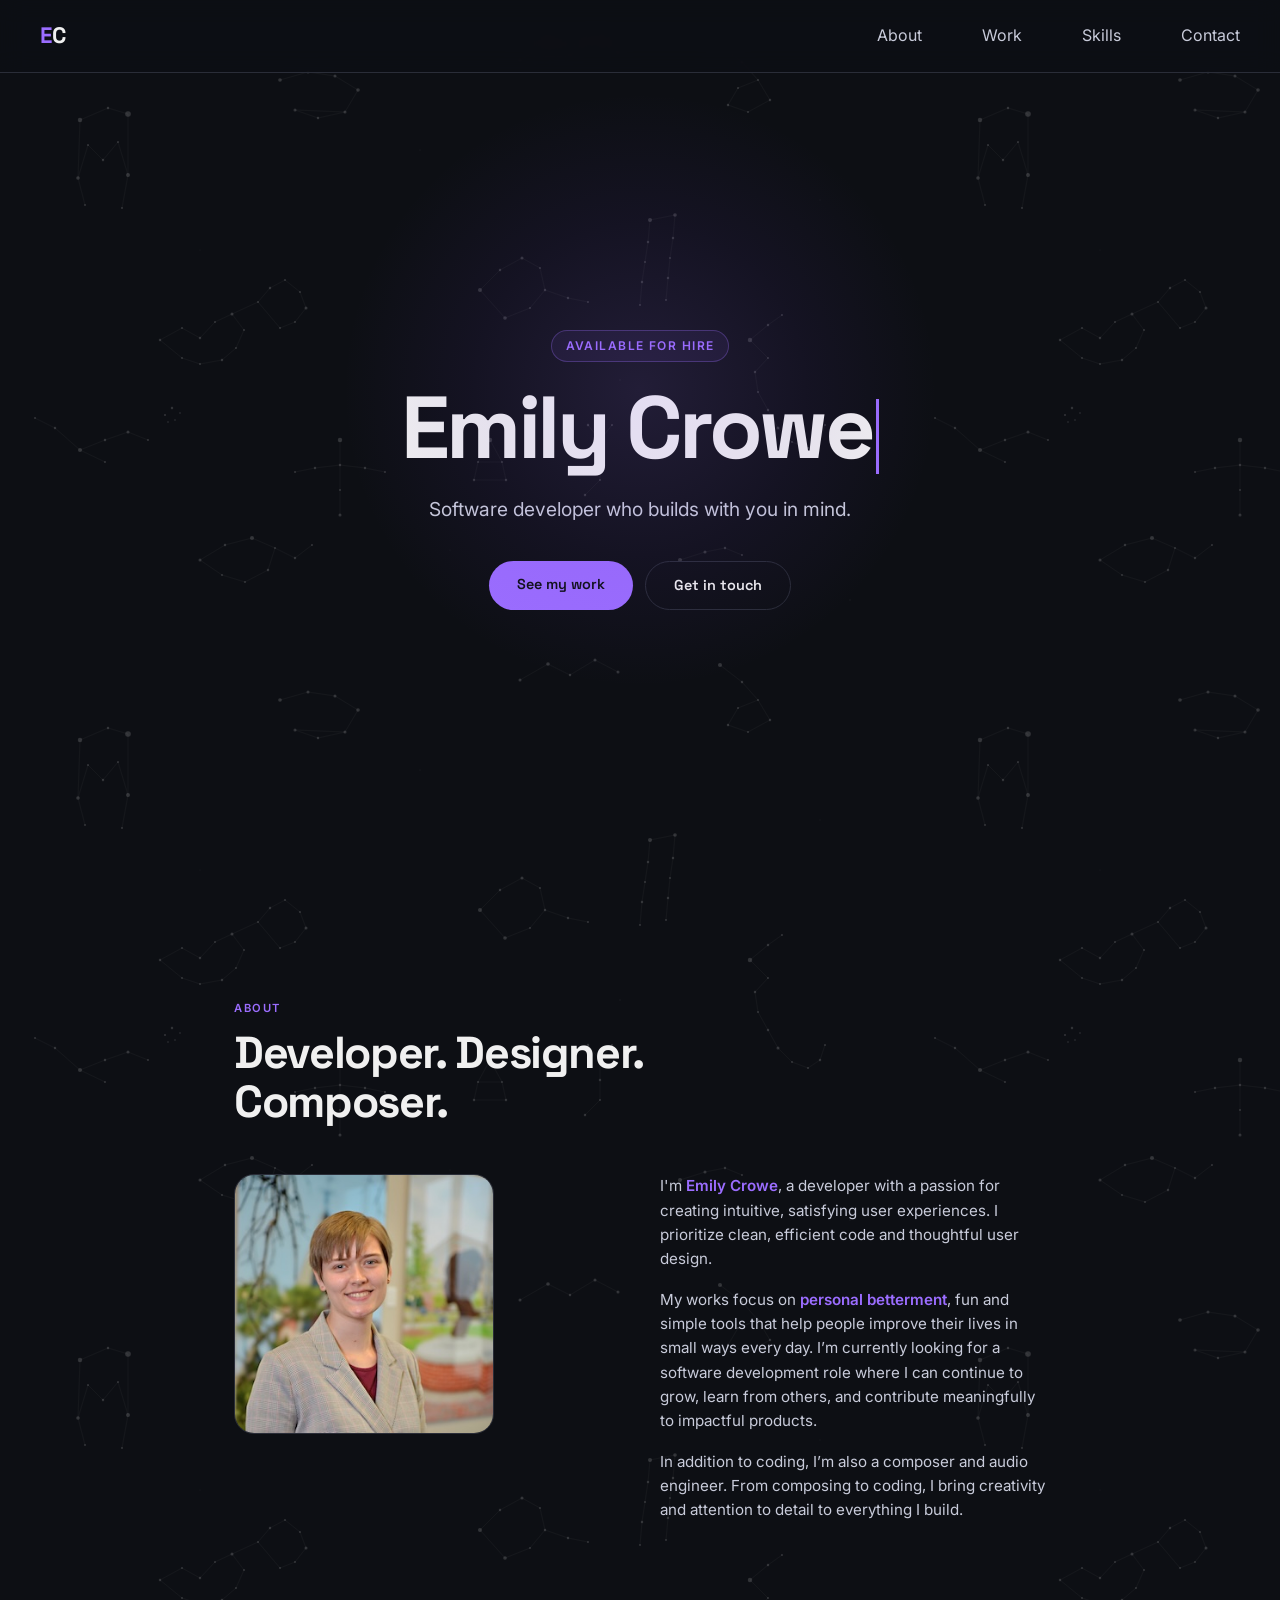
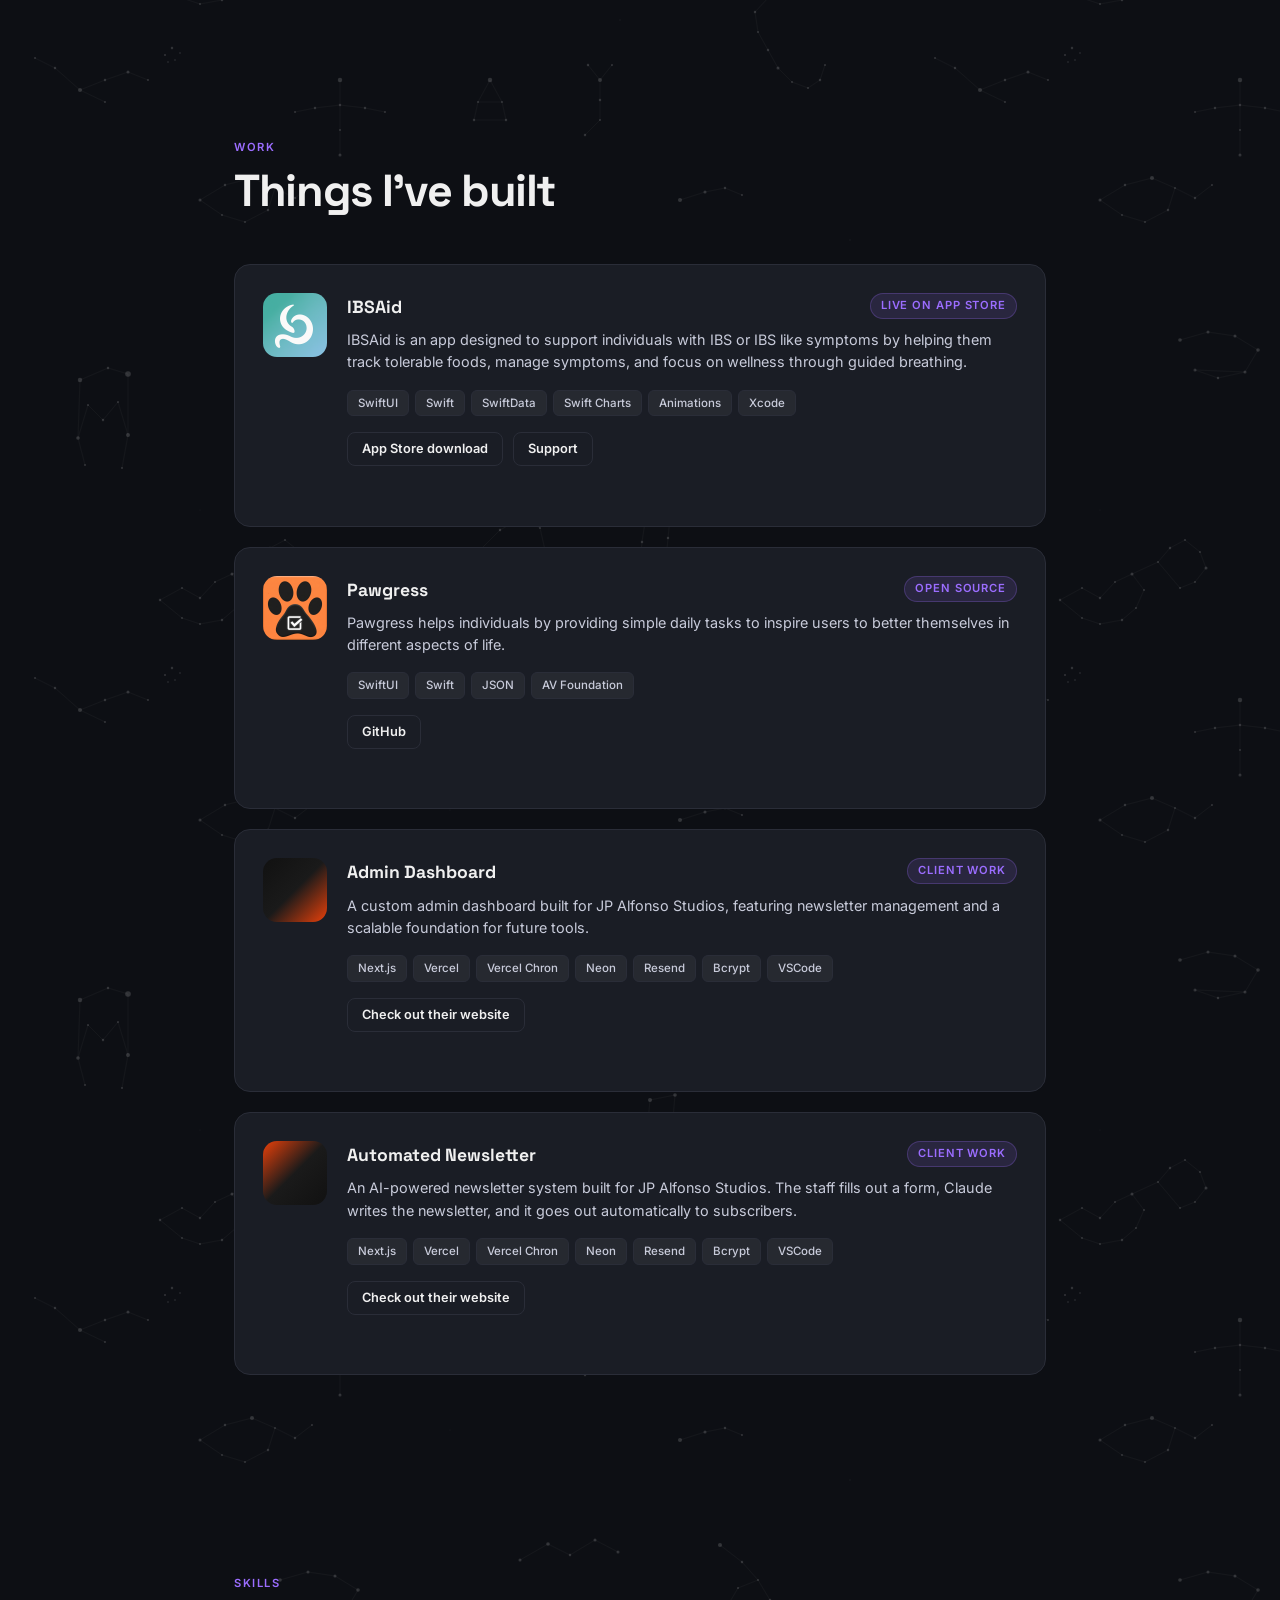
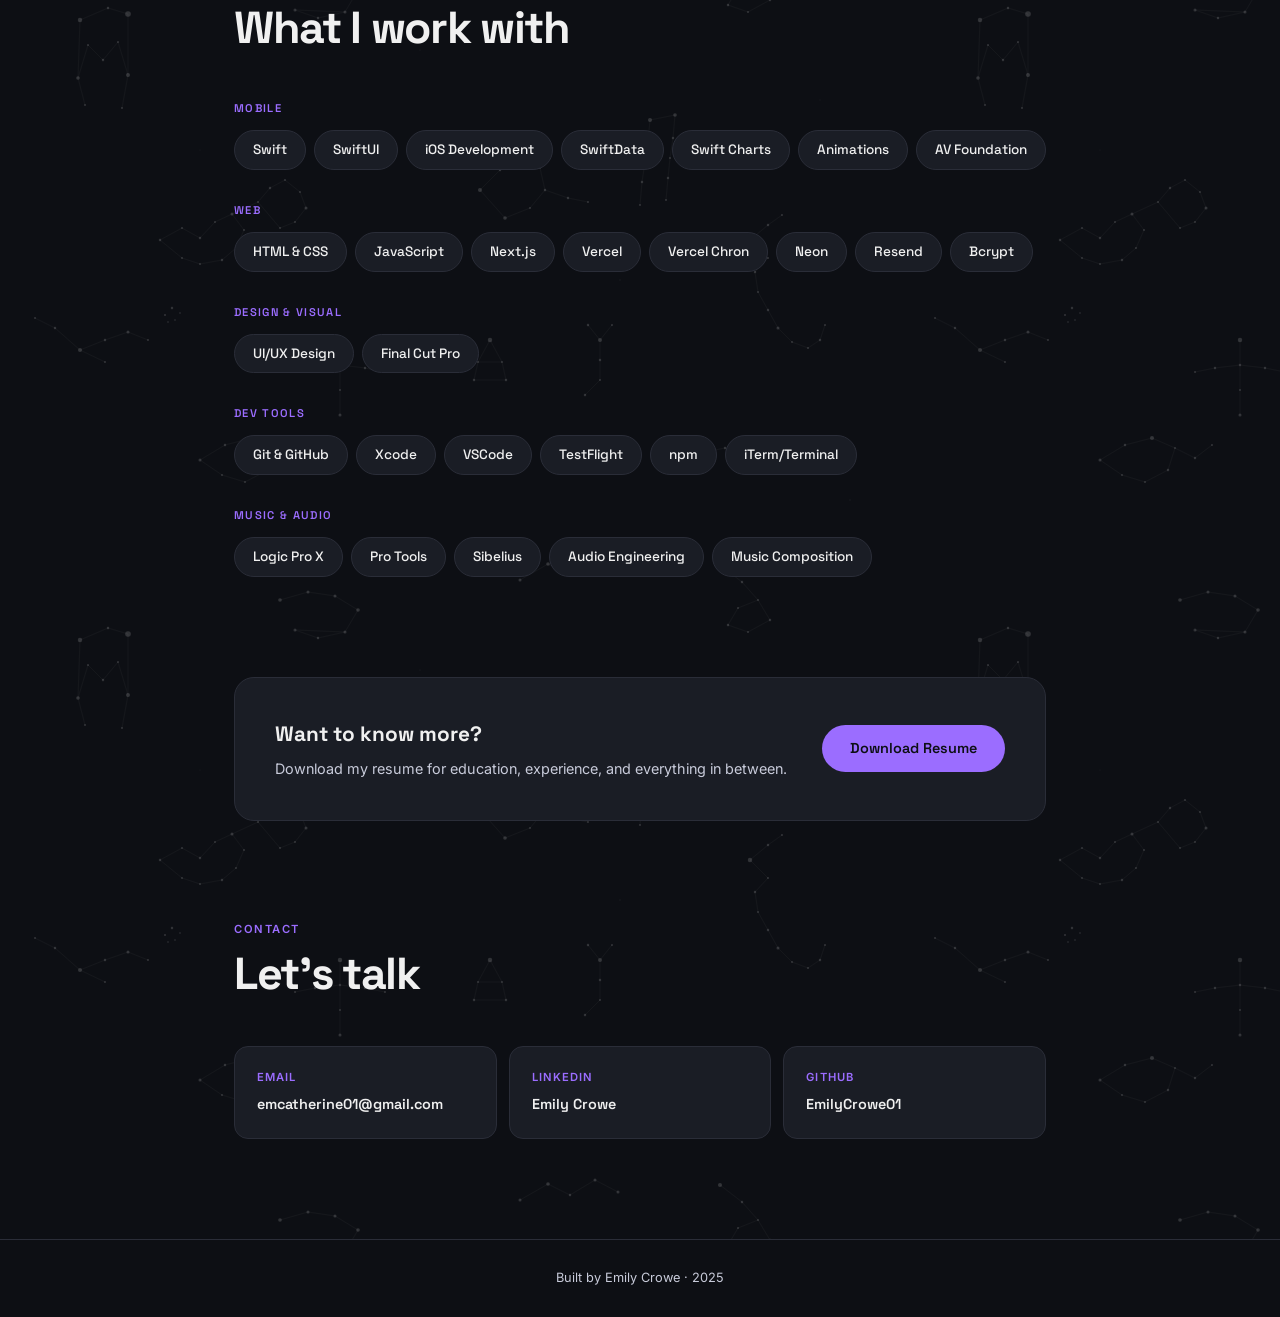
==== commit 3553353b: "change subtitle" ====
--- a/index.html
+++ b/index.html
@@ -2,121 +2,126 @@
 <html lang="en">
 
 <head>
-    <meta charset="UTF-8" />
-    <meta name="viewport" content="width=device-width, initial-scale=1.0" />
-    <title>Emily Crowe</title>
-    <link
-        href="https://fonts.googleapis.com/css2?family=Space+Grotesk:wght@400;500;600;700&family=Inter:wght@400;500&display=swap"
-        rel="stylesheet" />
-    <link rel="icon"
-        href="data:image/svg+xml,<svg xmlns='http://www.w3.org/2000/svg' viewBox='0 0 100 100'><text y='.85em' font-size='75' font-family='sans-serif' font-weight='700' fill='%239B6DFF'>E</text><text x='42' y='.85em' font-size='75' font-family='sans-serif' font-weight='700' fill='%23F0F0F0'>C</text></svg>" />
-    <link rel="stylesheet" href="css/style.css" />
-    <style>
-        :root {
-            --page-accent: #9B6DFF;
-        }
-    </style>
+  <meta charset="UTF-8" />
+  <meta name="viewport" content="width=device-width, initial-scale=1.0" />
+  <title>Emily Crowe</title>
+  <link
+    href="https://fonts.googleapis.com/css2?family=Space+Grotesk:wght@400;500;600;700&family=Inter:wght@400;500&display=swap"
+    rel="stylesheet" />
+  <link rel="apple-touch-icon" sizes="180x180" href="apple-touch-icon.png">
+  <link rel="icon" type="image/png" sizes="32x32" href="favicon-32x32.png">
+  <link rel="icon" type="image/png" sizes="16x16" href="favicon-16x16.png">
+  <link rel="manifest" href="site.webmanifest">
+  <link rel="stylesheet" href="css/style.css" />
+  <style>
+    :root {
+      --page-accent: #9B6DFF;
+    }
+  </style>
 </head>
 
 <body>
-    <nav>
-        <a class="nav-logo" href="#"><span>E</span>C</a>
-        <ul class="nav-links">
-            <li><a href="#about">About</a></li>
-            <li><a href="#projects">Work</a></li>
-            <li><a href="#skills">Skills</a></li>
-            <li><a href="#contact">Contact</a></li>
-        </ul>
-        <button class="hamburger" id="hamburger">
-            <span></span>
-            <span></span>
-            <span></span>
-        </button>
-    </nav>
+  <nav>
+    <a class="nav-logo" href="#"><span>E</span>C</a>
+    <ul class="nav-links">
+      <li><a href="#about">About</a></li>
+      <li><a href="#projects">Work</a></li>
+      <li><a href="#skills">Skills</a></li>
+      <li><a href="#contact">Contact</a></li>
+    </ul>
+    <button class="hamburger" id="hamburger">
+      <span></span>
+      <span></span>
+      <span></span>
+    </button>
+  </nav>
 
-    <div class="mobile-menu" id="mobile-menu">
-        <ul>
-            <li><a href="#about" class="mobile-link">About</a></li>
-            <li><a href="#projects" class="mobile-link">Work</a></li>
-            <li><a href="#skills" class="mobile-link">Skills</a></li>
-            <li><a href="#contact" class="mobile-link">Contact</a></li>
-        </ul>
+  <div class="mobile-menu" id="mobile-menu">
+    <ul>
+      <li><a href="#about" class="mobile-link">About</a></li>
+      <li><a href="#projects" class="mobile-link">Work</a></li>
+      <li><a href="#skills" class="mobile-link">Skills</a></li>
+      <li><a href="#contact" class="mobile-link">Contact</a></li>
+    </ul>
+  </div>
+
+  <section class="hero" id="home">
+    <div class="hero-inner">
+      <div class="hero-eyebrow">Available for hire</div>
+      <h1 id="hero-name"></h1>
+      <p class="hero-sub">Software developer who builds with you in mind.
+      </p>
+      <div class="hero-cta-row">
+        <a class="btn-primary" href="#projects">See my work</a>
+        <a class="btn-ghost" href="#contact">Get in touch</a>
+      </div>
     </div>
+  </section>
 
-    <section class="hero" id="home">
-        <div class="hero-inner">
-            <div class="hero-eyebrow">Available for hire</div>
-            <h1 id="hero-name"></h1>
-            <p class="hero-sub">Software developer who builds things that make people's lives a little easier.
-            </p>
-            <div class="hero-cta-row">
-                <a class="btn-primary" href="#projects">See my work</a>
-                <a class="btn-ghost" href="#contact">Get in touch</a>
-            </div>
-        </div>
-    </section>
+  <section class="about" id="about">
+    <div class="section-label reveal">About</div>
+    <h2 class="section-title reveal">Developer. Designer.<br>Composer.</h2>
+    <div class="about-grid">
+      <img class="about-photo reveal" src="images/square-headshot.jpg" alt="Emily Crowe" />
+      <div class="about-text reveal">
+        <p>I'm <strong>Emily Crowe</strong>, a developer with a passion for creating intuitive, satisfying user
+          experiences. I prioritize clean, efficient code and thoughtful user design.</p>
+        <p>My works focus on <strong>personal betterment</strong>, fun and simple tools that help people improve
+          their lives in small ways every day. I’m currently looking for a software development role where I can
+          continue to grow, learn from others, and contribute meaningfully to impactful products. </p>
+        <p>In addition to coding, I’m also a composer and audio engineer. From composing to coding, I bring creativity
+          and attention to detail to everything I build.</p>
+      </div>
+    </div>
+  </section>
 
-    <section class="about" id="about">
-        <div class="section-label reveal">About</div>
-        <h2 class="section-title reveal">Developer. Designer.<br>Composer.</h2>
-        <div class="about-grid">
-            <img class="about-photo reveal" src="images/square-headshot.jpg" alt="Emily Crowe" />
-            <div class="about-text reveal">
-                <p>I'm <strong>Emily Crowe</strong>, a developer with a passion for creating intuitive, satisfying user experiences. I prioritize clean, efficient code and thoughtful user design.</p>
-                <p>My works focus on <strong>personal betterment</strong>, fun and simple tools that help people improve
-                    their lives in small ways every day. I’m currently looking for a software development role where I can continue to grow, learn from others, and contribute meaningfully to impactful products. </p>
-                <p>In addition to coding, I’m also a composer and audio engineer. From composing to coding, I bring creativity and attention to detail to everything I build.</p>
-            </div>
-        </div>
-    </section>
+  <section class="projects" id="projects">
+    <div class="section-label reveal">Work</div>
+    <h2 class="section-title reveal">Things I've built</h2>
+    <div class="projects-list" id="projects-list"></div>
+  </section>
 
-    <section class="projects" id="projects">
-        <div class="section-label reveal">Work</div>
-        <h2 class="section-title reveal">Things I've built</h2>
-        <div class="projects-list" id="projects-list"></div>
-    </section>
+  <section class="skills" id="skills">
+    <div class="section-label reveal">Skills</div>
+    <h2 class="section-title reveal">What I work with</h2>
+    <div class="skills-grid" id="skills-grid"></div>
+  </section>
 
-    <section class="skills" id="skills">
-        <div class="section-label reveal">Skills</div>
-        <h2 class="section-title reveal">What I work with</h2>
-        <div class="skills-grid" id="skills-grid"></div>
-    </section>
+  <section class="resume" id="resume">
+    <div class="resume-card">
+      <div class="resume-text">
+        <h3>Want to know more?</h3>
+        <p>Download my resume for education, experience, and everything in between.</p>
+      </div>
+      <a class="btn-primary" href="files/Emily Crowe Dev Resume.pdf" target="_blank">Download Resume</a>
+    </div>
+  </section>
 
-    <section class="resume" id="resume">
-        <div class="resume-card">
-            <div class="resume-text">
-                <h3>Want to know more?</h3>
-                <p>Download my resume for education, experience, and everything in between.</p>
-            </div>
-            <a class="btn-primary" href="files/Emily Crowe Dev Resume.pdf" target="_blank">Download Resume</a>
-        </div>
-    </section>
+  <section class="contact" id="contact">
+    <div class="section-label reveal">Contact</div>
+    <h2 class="section-title reveal">Let's talk</h2>
+    <div class="contact-grid reveal">
+      <a class="contact-card" href="mailto: emcatherine01@gmail.com">
+        <span class="contact-label">Email</span>
+        <span class="contact-value">emcatherine01@gmail.com</span>
+      </a>
+      <a class="contact-card" href="https://www.linkedin.com/in/emily-crowe-5727b0256/" target="_blank">
+        <span class="contact-label">LinkedIn</span>
+        <span class="contact-value">Emily Crowe</span>
+      </a>
+      <a class="contact-card" href="https://github.com/EmilyCrowe01" target="_blank">
+        <span class="contact-label">GitHub</span>
+        <span class="contact-value">EmilyCrowe01</span>
+      </a>
+    </div>
+  </section>
 
-    <section class="contact" id="contact">
-        <div class="section-label reveal">Contact</div>
-        <h2 class="section-title reveal">Let's talk</h2>
-        <div class="contact-grid reveal">
-            <a class="contact-card" href="mailto: emcatherine01@gmail.com">
-                <span class="contact-label">Email</span>
-                <span class="contact-value">emcatherine01@gmail.com</span>
-            </a>
-            <a class="contact-card" href="https://www.linkedin.com/in/emily-crowe-5727b0256/" target="_blank">
-                <span class="contact-label">LinkedIn</span>
-                <span class="contact-value">Emily Crowe</span>
-            </a>
-            <a class="contact-card" href="https://github.com/EmilyCrowe01" target="_blank">
-                <span class="contact-label">GitHub</span>
-                <span class="contact-value">EmilyCrowe01</span>
-            </a>
-        </div>
-    </section>
+  <footer>
+    <p>Built by Emily Crowe · 2025</p>
+  </footer>
 
-    <footer>
-        <p>Built by Emily Crowe · 2025</p>
-    </footer>
-
-    <script src="js/projects.js"></script>
-    <script src="js/main.js"></script>
+  <script src="js/projects.js"></script>
+  <script src="js/main.js"></script>
 </body>
 
 </html>
--- a/css/style.css
+++ b/css/style.css
@@ -646,6 +646,33 @@
         opacity: 1;
         font-size: 0.6rem;
     }
+
+    @media (max-width: 600px) {
+        .card-hint {
+            opacity: 1;
+            font-size: 0.6rem;
+        }
+
+        .project-card {
+            position: relative;
+        }
+
+        .project-badge {
+            position: absolute;
+            top: 28px;
+            right: 28px;
+            max-width: 45%;
+            text-align: center;
+        }
+
+        .project-header {
+            margin-top: 12px;
+        }
+
+        .detail-header-top .project-badge {
+            display: none;
+        }
+    }
 }
 
 .support-page {
@@ -766,15 +793,15 @@
 }
 
 .detail-header {
-  flex: 1;
+    flex: 1;
 }
 
 .detail-header-top {
-  display: flex;
-  justify-content: space-between;
-  align-items: center;
-  gap: 16px;
-  margin-bottom: 8px;
+    display: flex;
+    justify-content: space-between;
+    align-items: center;
+    gap: 16px;
+    margin-bottom: 8px;
 }
 
 .detail-hero-inner {
